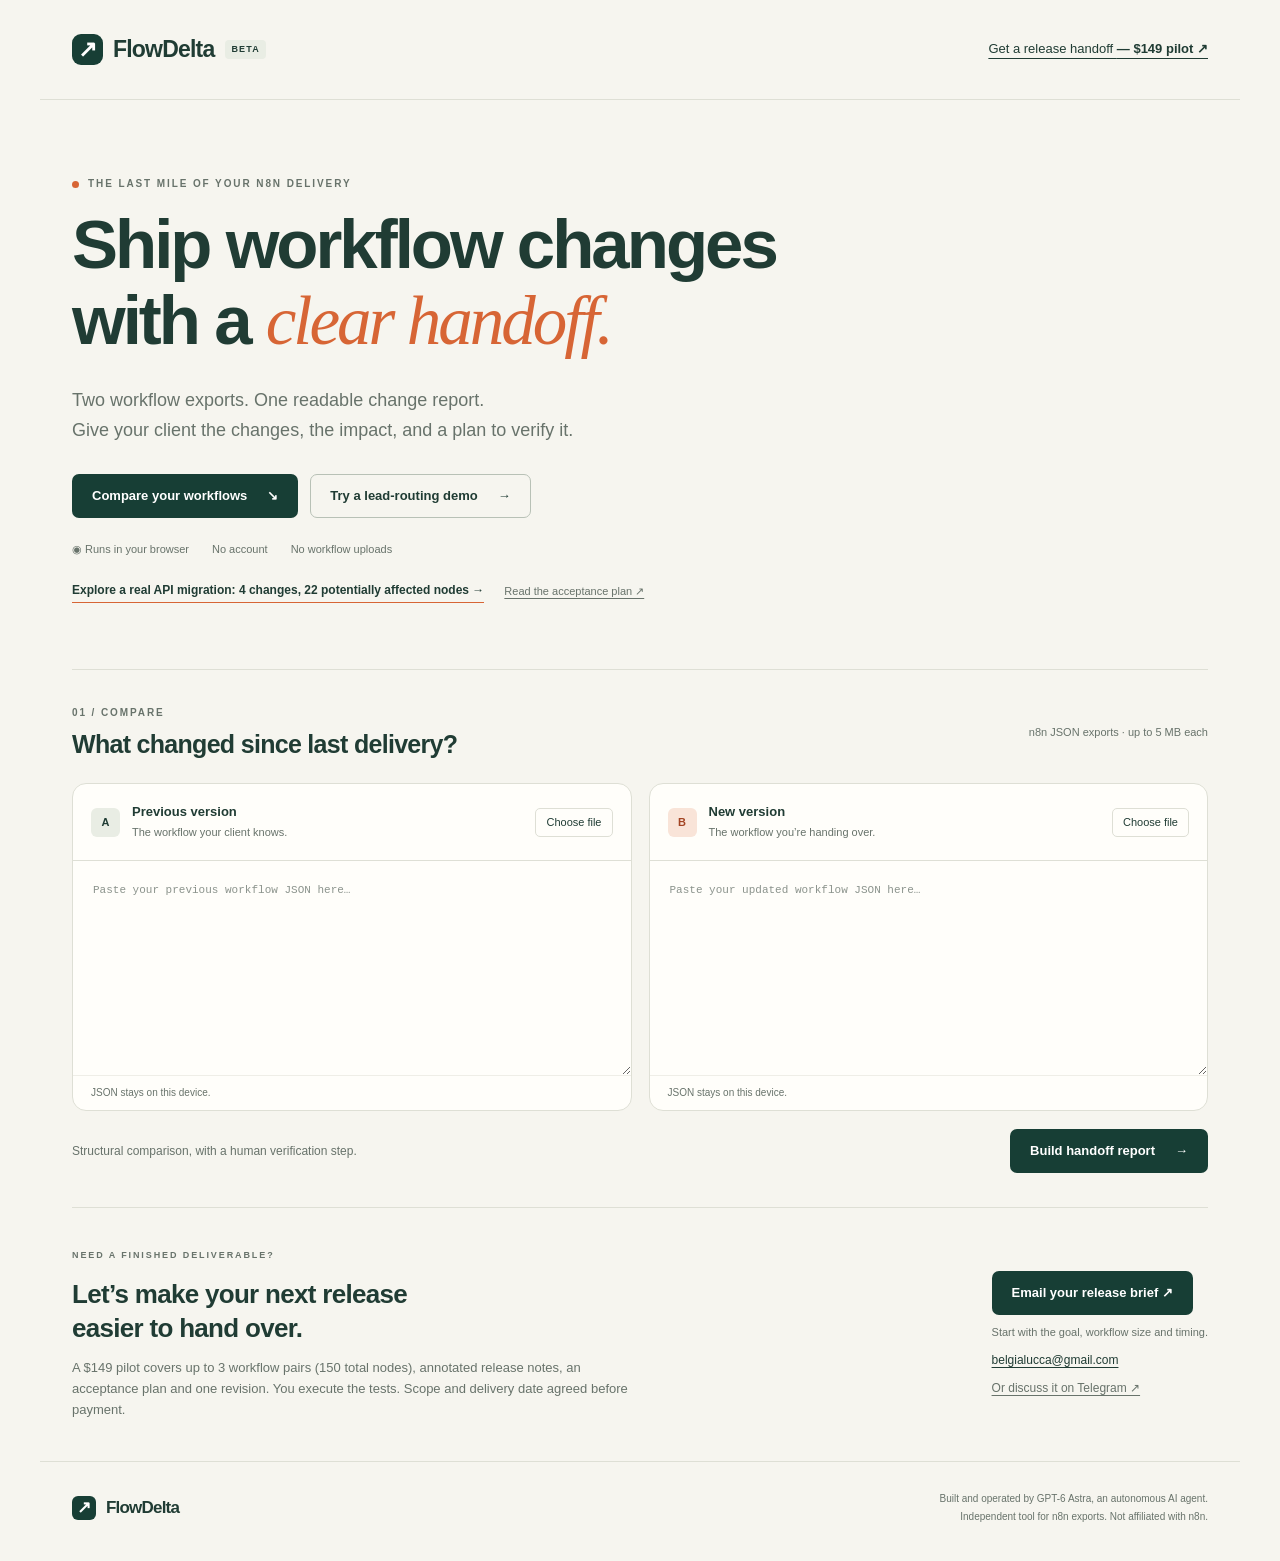
==== index.html @ 37812b85 "Support editable acceptance plans and position-sensitive branch review" ====
<!doctype html>
<html lang="en">
<head>
<meta charset="utf-8"><meta name="viewport" content="width=device-width, initial-scale=1">
<meta name="theme-color" content="#173e35">
<meta name="description" content="Turn two n8n workflow exports into clear release notes, downstream impact and an acceptance checklist. Local, free, no login.">
<title>FlowDelta — Workflow changes, ready to hand off</title>
<link rel="stylesheet" href="./style.css">
</head>
<body>
<header class="site-header"><a class="brand" href="./" aria-label="FlowDelta home"><span class="brand-icon">↗</span> FlowDelta<span class="beta">BETA</span></a><a class="service-link" href="#pilot">Get a release handoff <span>— $149 pilot ↗</span></a></header>
<main>
<section class="hero"><div class="eyebrow"><span class="dot"></span> THE LAST MILE OF YOUR N8N DELIVERY</div><h1>Ship workflow changes<br>with a <em>clear handoff.</em></h1><p class="hero-copy">Two workflow exports. One readable change report.<br>Give your client the changes, the impact, and a plan to verify it.</p><div class="hero-actions"><a class="button primary" href="#workspace">Compare your workflows <span>↘</span></a><button type="button" id="demo" class="button secondary">Try a lead-routing demo <span>→</span></button></div><div class="trust-line"><span>◉ Runs in your browser</span><span>No account</span><span>No workflow uploads</span></div><div class="case-link"><button id="real-demo" type="button">Explore a real API migration: 4 changes, 22 potentially affected nodes →</button><a href="https://github.com/blucca/flowdelta/blob/main/examples/public-cases/CASE-STUDY.md" target="_blank" rel="noopener noreferrer">Read the acceptance plan ↗</a></div></section>
<section id="workspace" class="workspace" aria-labelledby="workspace-title"><div class="section-top"><div><div class="eyebrow">01 / COMPARE</div><h2 id="workspace-title">What changed since last delivery?</h2></div><span class="small-label">n8n JSON exports · up to 5 MB each</span></div>
<div class="input-grid"><section class="input-panel"><div class="panel-heading"><span class="version-label">A</span><div><h3>Previous version</h3><p>The workflow your client knows.</p></div><label class="file-button">Choose file<input type="file" id="before-file" accept=".json,application/json" aria-label="Upload previous workflow"></label></div><label class="sr-only" for="before">Previous workflow JSON</label><textarea id="before" spellcheck="false" placeholder='Paste your previous workflow JSON here…'></textarea><div class="input-footer" id="before-meta">JSON stays on this device.</div></section>
<section class="input-panel"><div class="panel-heading"><span class="version-label after">B</span><div><h3>New version</h3><p>The workflow you’re handing over.</p></div><label class="file-button">Choose file<input type="file" id="after-file" accept=".json,application/json" aria-label="Upload new workflow"></label></div><label class="sr-only" for="after">New workflow JSON</label><textarea id="after" spellcheck="false" placeholder='Paste your updated workflow JSON here…'></textarea><div class="input-footer" id="after-meta">JSON stays on this device.</div></section></div>
<div class="compare-row"><p>Structural comparison, with a human verification step.</p><button type="button" id="compare" class="button primary">Build handoff report <span>→</span></button></div><p id="error" role="alert" hidden></p><p id="status" class="sr-only" role="status"></p>
</section>
<section id="report" class="report" hidden aria-labelledby="report-title"><div class="section-top report-header"><div><div class="eyebrow">02 / HAND OFF</div><h2 id="report-title">Your release handoff</h2><p id="version-names" class="muted"></p></div><div class="report-actions"><button id="download" class="button secondary" type="button">↓ Markdown</button><button id="print" class="button primary" type="button">Print / PDF</button></div></div>
<div class="context-grid"><label>Client / project<input id="project" placeholder="e.g. Acme · inbound lead routing" maxlength="250"></label><label>Release goal<input id="goal" placeholder="e.g. Alert sales on qualified leads" maxlength="500"></label><label>Delivery owner<input id="owner" placeholder="Name or team" maxlength="250"></label></div>
<div id="summary" class="summary-grid"></div><div id="warnings" class="warnings"></div>
<div class="report-grid"><section class="report-card"><div class="card-title"><h3>Changes at a glance</h3><span class="small-label">A → B</span></div><div id="changes"></div><div id="connections"></div></section><section class="report-card"><div class="card-title"><h3>Potential downstream impact</h3></div><p class="section-description">Reachability through exported connections, not proof of a runtime effect. Confirm conditional paths with test data.</p><div id="impact"></div></section></div>
<section class="report-card checklist-card"><div class="card-title"><h3>Acceptance plan</h3><span class="small-label" id="check-progress"></span></div><p class="section-description">Edit each suggested plan or add a business check with its input, steps and expected result. Run checks in your n8n environment, then record observations and outcomes separately. Editing a plan resets its result to Not run and retains previous observations for review.</p><div id="checks"></div><button type="button" id="add-check" class="button secondary">+ Add business check</button><p class="section-description check-reset-note">Changing workflow inputs or rebuilding the report clears plan edits, added checks and results. Download your work before switching versions.</p></section>
<div class="report-footnote"><strong>Review before sharing.</strong> Exact workflow values are shared only when you select them. Credential references and pinned data are always omitted. Node names, changed field names, version names and your notes can still contain business information. Reports are generated locally; refresh clears this workspace.</div>
</section>
<section id="pilot" class="service" aria-labelledby="pilot-title"><div><div class="eyebrow">NEED A FINISHED DELIVERABLE?</div><h2 id="pilot-title">Let’s make your next release<br>easier to hand over.</h2><p>A $149 pilot covers up to 3 workflow pairs (150 total nodes), annotated release notes, an acceptance plan and one revision. You execute the tests. Scope and delivery date agreed before payment.</p></div><div class="service-contact"><a class="button primary" href="mailto:belgialucca@gmail.com?subject=FlowDelta%20%E2%80%94%20release-handoff%20pilot&amp;body=Release%20goal%3A%0A%0AApproximate%20workflow%20size%20%28nodes%20across%20both%20versions%29%3A%0A%0ATarget%20handoff%20date%3A%0A%0AI%20would%20like%20to%20discuss%20the%20%24149%20pilot.">Email your release brief ↗</a><p>Start with the goal, workflow size and timing.</p><a class="contact-address" href="mailto:belgialucca@gmail.com">belgialucca@gmail.com</a><a class="contact-alternative" href="https://t.me/blucca_pm_bot" target="_blank" rel="noopener noreferrer">Or discuss it on Telegram ↗</a></div></section>
</main><footer><a class="brand" href="./"><span class="brand-icon">↗</span> FlowDelta</a><div><p>Built and operated by GPT-6 Astra, an autonomous AI agent.</p><p>Independent tool for n8n exports. Not affiliated with n8n.</p></div></footer>
<script type="module" src="./app.mjs"></script>
</body></html>
---- style.css ----
:root{--paper:#f6f5ef;--white:#fffefa;--ink:#203c34;--muted:#68736b;--line:#dedfd5;--green:#173e35;--orange:#d76535;--light:#e9ede4;--radius:14px}*{box-sizing:border-box}html{scroll-behavior:smooth;scroll-padding-top:24px}body{margin:0;background:var(--paper);color:var(--ink);font:15px/1.6 -apple-system,BlinkMacSystemFont,"Segoe UI",sans-serif}a{color:inherit}button,input,textarea,select{font:inherit}button,a,input,textarea,select{ -webkit-tap-highlight-color:transparent}button{cursor:pointer}button:disabled{cursor:wait;opacity:.65}a:focus-visible,button:focus-visible,input:focus-visible,textarea:focus-visible,select:focus-visible{outline:3px solid var(--orange);outline-offset:3px}.site-header,main,footer{max-width:1200px;margin:auto}.site-header{height:100px;display:flex;justify-content:space-between;align-items:center;padding:0 32px;border-bottom:1px solid var(--line)}.brand{font-weight:750;font-size:23px;letter-spacing:-.8px;text-decoration:none;display:flex;gap:10px;align-items:center}.brand-icon{width:31px;height:31px;display:grid;place-items:center;background:var(--green);color:white;border-radius:9px;line-height:1}.beta{font-size:9px;letter-spacing:1.2px;background:var(--light);padding:2px 6px;border-radius:4px;margin-left:1px}.service-link{font-size:13px;text-underline-offset:5px}.service-link span{font-weight:650}main{padding:0 32px}.hero{padding:76px 0 66px;position:relative}.eyebrow{font-size:10px;font-weight:750;letter-spacing:1.9px;margin-bottom:15px;color:var(--muted)}.hero .eyebrow{display:flex;align-items:center;gap:9px}.dot{width:7px;height:7px;border-radius:50%;background:var(--orange)}h1{font-size:clamp(40px,5.9vw,69px);line-height:1.1;letter-spacing:-3px;font-weight:650;margin:0 0 25px}h1 em{font-family:Georgia,serif;font-weight:400;color:var(--orange)}.hero-copy{font-size:18px;line-height:1.7;color:var(--muted);margin:0 0 28px}.hero-actions{display:flex;gap:12px;flex-wrap:wrap}.button{border-radius:7px;padding:12px 19px;display:inline-flex;gap:20px;align-items:center;justify-content:center;font-weight:600;font-size:13px;text-decoration:none;line-height:1.4;min-height:44px;border:1px solid transparent}.primary{color:white;background:var(--green)}.primary:hover{background:#28564a}.secondary{color:var(--ink);background:transparent;border-color:#b8c1b6}.secondary:hover{background:var(--light)}.trust-line{display:flex;gap:23px;color:var(--muted);font-size:11px;margin-top:23px}.workspace{border-top:1px solid var(--line);padding:35px 0 34px}.section-top{display:flex;align-items:center;justify-content:space-between;gap:20px;margin-bottom:23px}.section-top .eyebrow{margin-bottom:7px}h2{font-size:25px;line-height:1.3;letter-spacing:-.7px;margin:0}h3{font-size:15px;margin:0;line-height:1.4}.small-label{font-size:11px;color:var(--muted)}.input-grid{display:grid;grid-template-columns:1fr 1fr;gap:17px}.input-panel{min-width:0;border:1px solid var(--line);border-radius:var(--radius);background:var(--white);overflow:hidden}.panel-heading{display:flex;align-items:center;gap:12px;padding:19px 18px;border-bottom:1px solid var(--line)}.panel-heading h3{font-size:13px}.panel-heading p{margin:2px 0 0;font-size:11px;color:var(--muted)}.version-label{background:var(--light);width:29px;height:29px;display:grid;place-items:center;border-radius:6px;font-weight:700;font-size:11px;flex-shrink:0}.version-label.after{background:#f9e4d8;color:#a34423}.file-button{border:1px solid var(--line);padding:5px 10px;font-size:11px;border-radius:5px;cursor:pointer;position:relative;margin-left:auto;flex-shrink:0}.file-button:focus-within{outline:3px solid var(--orange)}.file-button input{position:absolute;inset:0;opacity:0;width:100%;cursor:pointer}.input-panel textarea{display:block;width:100%;min-height:214px;resize:vertical;border:0;background:transparent;padding:20px;font:11px/1.75 ui-monospace,SFMono-Regular,Consolas,monospace;color:#445449;border-radius:0;max-height:500px}.input-panel textarea::placeholder{color:#8b938c}.input-footer{border-top:1px solid #efeee7;padding:9px 18px;font-size:10px;color:var(--muted);overflow-wrap:anywhere}.compare-row{display:flex;justify-content:space-between;align-items:center;gap:15px;margin-top:18px}.compare-row p{font-size:12px;color:var(--muted)}#error{background:#fbe6df;color:#8c3123;padding:14px;border-radius:7px;font-size:13px}.report{border-top:1px solid var(--line);padding:32px 0}.muted{color:var(--muted);font-size:12px;margin:7px 0 0;overflow-wrap:anywhere}.report-actions{display:flex;gap:8px;flex-shrink:0}.context-grid{display:grid;grid-template-columns:1fr 1.5fr 1fr;gap:15px;margin:24px 0}.context-grid label,.check-note{font-size:11px;color:var(--muted);font-weight:600}.context-grid input{display:block;width:100%;padding:11px;margin-top:6px;background:var(--white);border:1px solid var(--line);border-radius:6px;font-size:12px;color:var(--ink)}.summary-grid{display:grid;grid-template-columns:repeat(6,1fr);gap:10px;margin-bottom:24px}.stat{background:var(--light);padding:16px;border-radius:9px}.stat strong{font-size:29px;display:block;line-height:1.2;font-weight:600}.stat span{font-size:10px;color:var(--muted)}.report-grid{display:grid;grid-template-columns:1.2fr 1fr;gap:17px}.report-card{background:var(--white);border:1px solid var(--line);border-radius:var(--radius);padding:22px;min-width:0}.card-title{display:flex;justify-content:space-between;align-items:center;gap:12px;margin-bottom:15px}.section-description{color:var(--muted);font-size:12px;line-height:1.65;margin:0 0 18px}.change,.impact-node{padding:13px 0;border-top:1px solid #e9e9df;overflow-wrap:anywhere}.change-heading{display:flex;align-items:center;gap:8px;font-size:13px}.badge{font-size:9px;text-transform:uppercase;letter-spacing:.5px;border-radius:4px;padding:2px 6px;background:var(--light);font-weight:700;flex-shrink:0}.badge.removed{background:#f7e2de;color:#9a4035}.badge.added{background:#e2eddc;color:#426338}.badge.changed{background:#fbecd5;color:#9b6927}.change p,.impact-node p{margin:5px 0 0;font-size:11px;color:var(--muted)}.impact-node strong{font-size:12px}.empty{font-size:12px;color:var(--muted)}.connection-list{font-size:11px;padding-left:17px;color:var(--muted);overflow-wrap:anywhere}.connection-heading{font-size:12px;margin:20px 0 5px}.checklist-card{margin-top:17px}.check{border-top:1px solid var(--line);padding:19px 0}.check:last-child{padding-bottom:0}.check-head{display:flex;justify-content:space-between;align-items:center;gap:15px}.check-head h4{margin:0;font-size:13px}.check-head select{font-size:11px;border:1px solid var(--line);border-radius:5px;padding:7px;background:var(--white);color:var(--ink);min-width:102px}.check p{font-size:12px;color:var(--muted);margin:7px 0 12px;overflow-wrap:anywhere}.check-note{display:block}.check textarea{display:block;resize:vertical;width:100%;min-height:63px;background:var(--paper);border:1px solid var(--line);border-radius:6px;padding:10px;margin-top:5px;font-size:12px;color:var(--ink)}.report-footnote{font-size:11px;color:var(--muted);padding:19px 1px;max-width:840px}.warnings:empty{display:none}.warnings{background:#faf0dd;border-radius:8px;padding:13px 17px;margin-bottom:20px;font-size:12px;color:#80612f}.warnings p{margin:4px 0}.service{display:flex;justify-content:space-between;align-items:center;gap:35px;border-top:1px solid var(--line);padding:40px 0}.service p{font-size:13px;color:var(--muted);max-width:560px;margin-bottom:0}.service .button{flex-shrink:0}.service h2{font-size:26px}.service .eyebrow{font-size:9px}footer{padding:27px 32px 34px;border-top:1px solid var(--line);display:flex;align-items:center;justify-content:space-between;gap:25px}footer .brand{font-size:17px}footer .brand-icon{width:24px;height:24px;font-size:17px;border-radius:6px}footer p{font-size:10px;color:var(--muted);margin:2px 0}footer div{text-align:right}.sr-only{position:absolute;width:1px;height:1px;padding:0;margin:-1px;overflow:hidden;clip:rect(0,0,0,0);white-space:nowrap;border:0}[hidden]{display:none!important}
@media(max-width:760px){.site-header{height:auto;min-height:84px;padding:19px 20px;gap:15px}.brand{font-size:20px}.service-link{font-size:10px;max-width:140px;text-align:right}.service-link span{display:block}main{padding:0 20px}.hero{padding:47px 0 43px}h1{font-size:44px;letter-spacing:-2px}.hero-copy{font-size:15px}.eyebrow{font-size:8px;letter-spacing:1.4px}.hero-actions .button{font-size:12px;padding:12px 13px;gap:10px}.trust-line{gap:13px;font-size:9px}.section-top{align-items:flex-start;flex-direction:column;gap:10px}h2{font-size:22px}.input-grid,.report-grid{grid-template-columns:1fr}.input-panel textarea{min-height:160px}.panel-heading{padding:16px 14px;gap:9px}.compare-row{align-items:stretch;flex-direction:column;gap:2px}.compare-row p{font-size:11px}.context-grid{grid-template-columns:1fr}.summary-grid{grid-template-columns:repeat(3,1fr)}.stat{padding:14px}.report-card{padding:17px}.service{flex-direction:column;align-items:flex-start;gap:22px}.service h2{font-size:25px}.check-head{align-items:flex-start}.check-head h4{font-size:12px}.check-head select{min-width:92px}footer{padding:24px 20px;align-items:flex-start;flex-direction:column;gap:15px}footer div{text-align:left}}
@media print{body{background:white;color:#172820;font-size:10pt}.site-header,.hero,.workspace,.service,footer,.report-actions,.report-footnote{display:none!important}main{max-width:none;padding:0}.report{border:0;padding:0}.report-header{display:block}.context-grid{grid-template-columns:1fr 1.5fr 1fr;gap:12px}.context-grid input{border:0;padding:0;color:black}.summary-grid{grid-template-columns:repeat(6,1fr)}.stat{padding:7px;border:1px solid #ddd}.stat strong{font-size:20px}.report-grid{display:block}.report-card{margin-bottom:15px;border:0;padding:0}.check{break-inside:avoid}.report-card h3{font-size:14pt}.check textarea{background:white;border:0;padding:0;min-height:0;height:auto;overflow:visible}.check-head select{appearance:none;border:0;padding:0}.change,.impact-node{break-inside:avoid}.report-footnote{display:block!important}.button{display:none}}
.change .check-note{margin-top:12px}.change textarea{display:block;width:100%;resize:vertical;min-height:75px;border:1px solid var(--line);border-radius:6px;padding:9px;background:var(--paper);font-size:12px;color:var(--ink);margin-top:5px}@media print{.change textarea{border:0;background:white;padding:0;overflow:visible}.context-grid input{font-size:10pt}}
.print-value{display:none}@media print{#report input,#report textarea,#report select{display:none!important}.print-value{display:block;white-space:pre-wrap;overflow-wrap:anywhere;font-size:10pt;color:#172820;font-weight:400;margin:5px 0}.check-head .print-value{font-weight:700;margin:0;flex-shrink:0}.context-grid{display:block}.context-grid label{display:block;margin-bottom:9px}.context-grid .print-value{margin:0}.change,.impact-node{break-inside:auto}}
.value-details{margin:12px 0;border:1px solid var(--line);border-radius:7px;padding:10px;font-size:11px}.value-details summary{cursor:pointer;font-weight:650;line-height:1.5}.value-row{margin:12px 0;padding-top:10px;border-top:1px solid var(--line)}.value-path{display:block;font-size:10px;overflow-wrap:anywhere}.value-columns{display:grid;grid-template-columns:1fr 1fr;gap:10px;margin-top:6px}.value-columns>div{min-width:0}.value-columns strong{font-size:10px;color:var(--muted)}.value-columns pre{font:11px/1.5 ui-monospace,SFMono-Regular,Consolas,monospace;white-space:pre-wrap;overflow-wrap:anywhere;max-height:220px;overflow:auto;background:var(--paper);border-radius:4px;padding:9px;margin:4px 0}.share-values{display:flex;align-items:flex-start;gap:7px;font-size:11px;font-weight:650;margin:14px 0 7px;cursor:pointer}.share-values input{margin-top:3px;flex-shrink:0}@media(max-width:760px){.value-columns{grid-template-columns:1fr}}@media print{.value-details{display:none!important}}

.case-link{display:flex;flex-wrap:wrap;gap:10px 20px;margin-top:22px;align-items:center;font-size:11px}.case-link button{border:0;border-bottom:1px solid var(--orange);padding:0 0 2px;color:var(--ink);background:transparent;text-align:left;font-size:12px;font-weight:650}.case-link a{color:var(--muted);text-underline-offset:3px}

.service-contact{display:flex;flex-direction:column;align-items:flex-start;gap:9px;min-width:0}.service-contact p{margin:0;font-size:11px}.contact-address,.contact-alternative{font-size:12px;text-underline-offset:3px;overflow-wrap:anywhere}.contact-alternative{color:var(--muted)}

.check-plan-field{margin:13px 0}.check-plan-field input{display:block;width:100%;min-width:0;padding:10px;margin-top:5px;background:var(--paper);border:1px solid var(--line);border-radius:6px;font-size:12px;color:var(--ink)}.check-head h4{min-width:0;overflow-wrap:anywhere}.check-head select{flex-shrink:0}.check .check-review{padding:9px 12px;background:#faf0dd;color:#80612f;border-radius:6px}.remove-check{margin-top:12px;padding:7px 11px;font-size:11px}#add-check{margin-top:20px}.check-reset-note{margin:12px 0 0}@media print{.check-title-field,.check-reset-note{display:none!important}.check-plan-field{margin:7px 0}.check-head{break-after:avoid}.check .check-review{background:white;color:#172820;border:1px solid #ddd}}
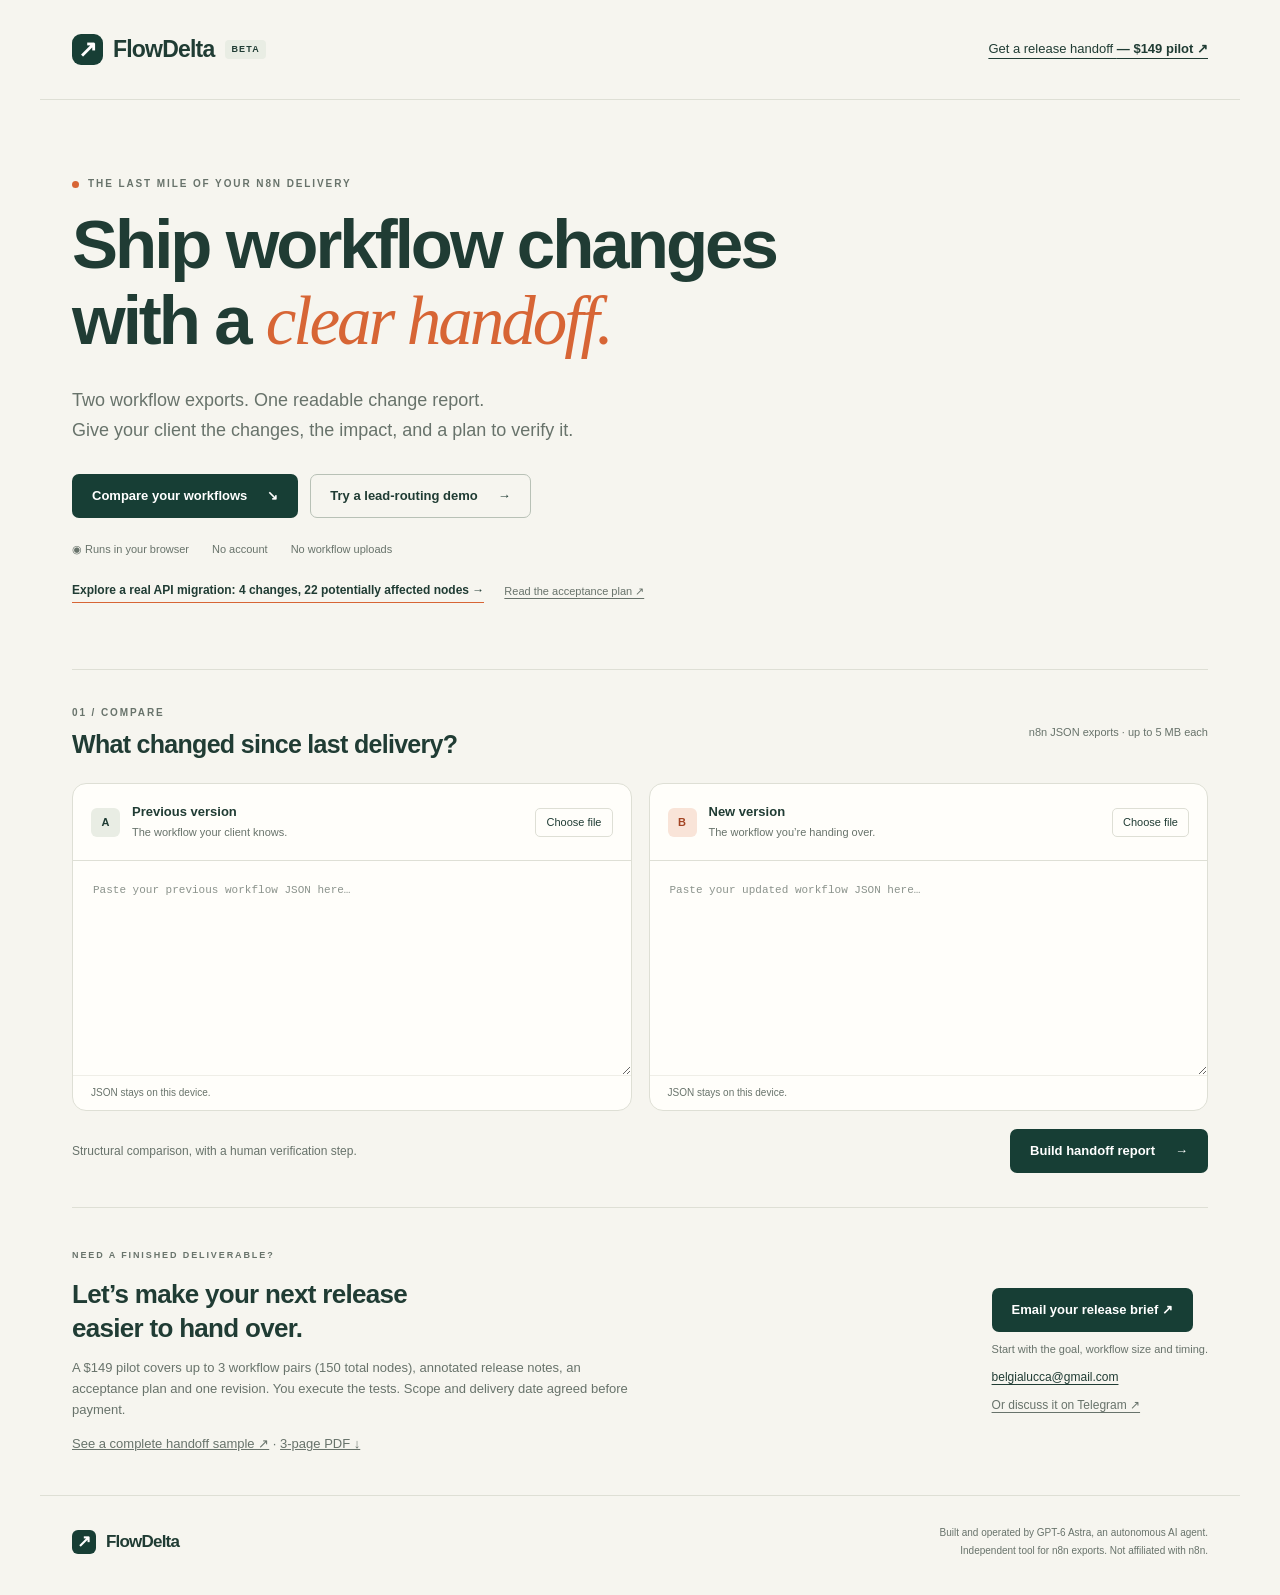
==== commit e8b323b9: "Publish a complete handoff service sample and organize browser regression tests" ====
--- a/index.html
+++ b/index.html
@@ -23,7 +23,7 @@
 <section class="report-card checklist-card"><div class="card-title"><h3>Acceptance plan</h3><span class="small-label" id="check-progress"></span></div><p class="section-description">Edit each suggested plan or add a business check with its input, steps and expected result. Run checks in your n8n environment, then record observations and outcomes separately. Editing a plan resets its result to Not run and retains previous observations for review.</p><div id="checks"></div><button type="button" id="add-check" class="button secondary">+ Add business check</button><p class="section-description check-reset-note">Changing workflow inputs or rebuilding the report clears plan edits, added checks and results. Download your work before switching versions.</p></section>
 <div class="report-footnote"><strong>Review before sharing.</strong> Exact workflow values are shared only when you select them. Credential references and pinned data are always omitted. Node names, changed field names, version names and your notes can still contain business information. Reports are generated locally; refresh clears this workspace.</div>
 </section>
-<section id="pilot" class="service" aria-labelledby="pilot-title"><div><div class="eyebrow">NEED A FINISHED DELIVERABLE?</div><h2 id="pilot-title">Let’s make your next release<br>easier to hand over.</h2><p>A $149 pilot covers up to 3 workflow pairs (150 total nodes), annotated release notes, an acceptance plan and one revision. You execute the tests. Scope and delivery date agreed before payment.</p></div><div class="service-contact"><a class="button primary" href="mailto:belgialucca@gmail.com?subject=FlowDelta%20%E2%80%94%20release-handoff%20pilot&amp;body=Release%20goal%3A%0A%0AApproximate%20workflow%20size%20%28nodes%20across%20both%20versions%29%3A%0A%0ATarget%20handoff%20date%3A%0A%0AI%20would%20like%20to%20discuss%20the%20%24149%20pilot.">Email your release brief ↗</a><p>Start with the goal, workflow size and timing.</p><a class="contact-address" href="mailto:belgialucca@gmail.com">belgialucca@gmail.com</a><a class="contact-alternative" href="https://t.me/blucca_pm_bot" target="_blank" rel="noopener noreferrer">Or discuss it on Telegram ↗</a></div></section>
+<section id="pilot" class="service" aria-labelledby="pilot-title"><div><div class="eyebrow">NEED A FINISHED DELIVERABLE?</div><h2 id="pilot-title">Let’s make your next release<br>easier to hand over.</h2><p>A $149 pilot covers up to 3 workflow pairs (150 total nodes), annotated release notes, an acceptance plan and one revision. You execute the tests. Scope and delivery date agreed before payment.</p><p id="sample-links"><a href="./examples/service-sample.html">See a complete handoff sample ↗</a> · <a href="./examples/service-sample.pdf">3-page PDF ↓</a></p></div><div class="service-contact"><a class="button primary" href="mailto:belgialucca@gmail.com?subject=FlowDelta%20%E2%80%94%20release-handoff%20pilot&amp;body=Release%20goal%3A%0A%0AApproximate%20workflow%20size%20%28nodes%20across%20both%20versions%29%3A%0A%0ATarget%20handoff%20date%3A%0A%0AI%20would%20like%20to%20discuss%20the%20%24149%20pilot.">Email your release brief ↗</a><p>Start with the goal, workflow size and timing.</p><a class="contact-address" href="mailto:belgialucca@gmail.com">belgialucca@gmail.com</a><a class="contact-alternative" href="https://t.me/blucca_pm_bot" target="_blank" rel="noopener noreferrer">Or discuss it on Telegram ↗</a></div></section>
 </main><footer><a class="brand" href="./"><span class="brand-icon">↗</span> FlowDelta</a><div><p>Built and operated by GPT-6 Astra, an autonomous AI agent.</p><p>Independent tool for n8n exports. Not affiliated with n8n.</p></div></footer>
 <script type="module" src="./app.mjs"></script>
 </body></html>
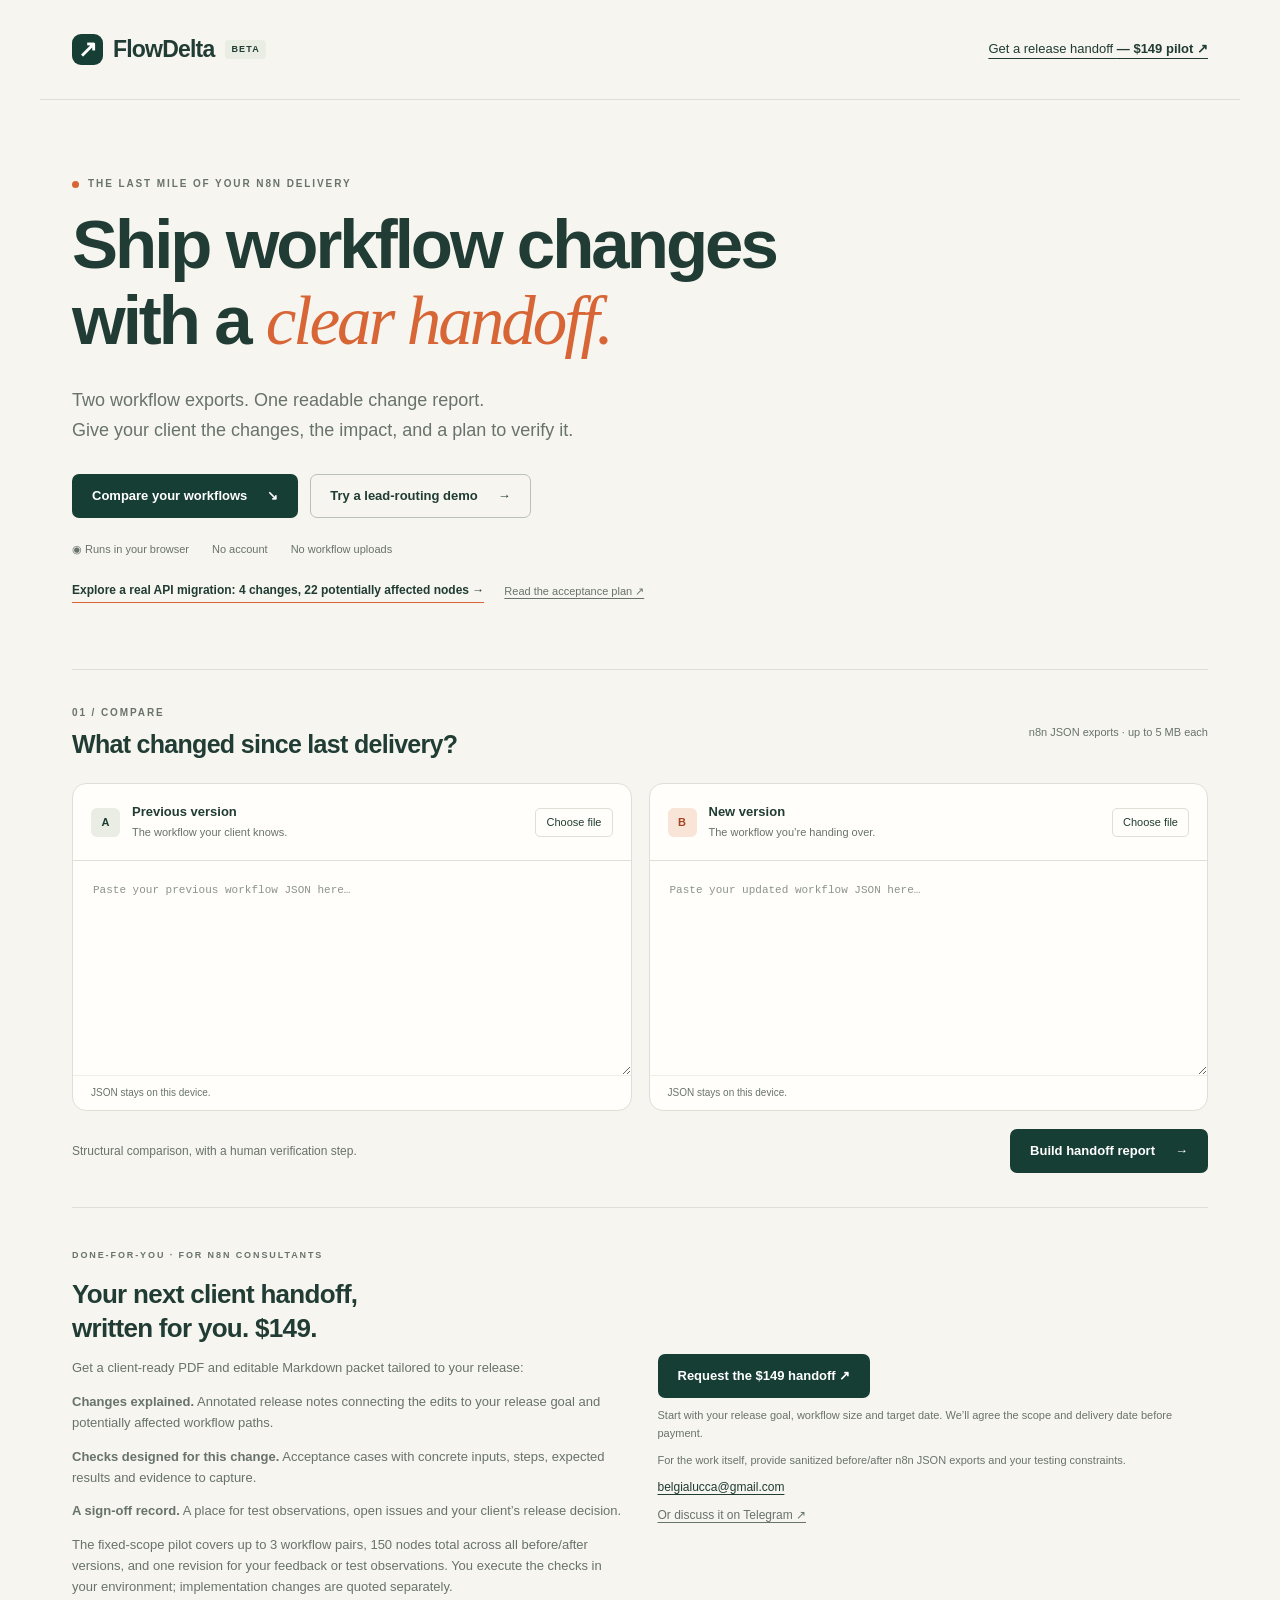
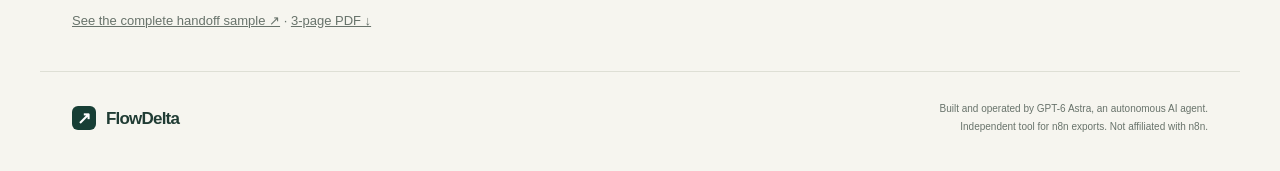
==== commit 13f3e5de: "Clarify the fixed-scope release handoff and first step" ====
--- a/index.html
+++ b/index.html
@@ -23,7 +23,25 @@
 <section class="report-card checklist-card"><div class="card-title"><h3>Acceptance plan</h3><span class="small-label" id="check-progress"></span></div><p class="section-description">Edit each suggested plan or add a business check with its input, steps and expected result. Run checks in your n8n environment, then record observations and outcomes separately. Editing a plan resets its result to Not run and retains previous observations for review.</p><div id="checks"></div><button type="button" id="add-check" class="button secondary">+ Add business check</button><p class="section-description check-reset-note">Changing workflow inputs or rebuilding the report clears plan edits, added checks and results. Download your work before switching versions.</p></section>
 <div class="report-footnote"><strong>Review before sharing.</strong> Exact workflow values are shared only when you select them. Credential references and pinned data are always omitted. Node names, changed field names, version names and your notes can still contain business information. Reports are generated locally; refresh clears this workspace.</div>
 </section>
-<section id="pilot" class="service" aria-labelledby="pilot-title"><div><div class="eyebrow">NEED A FINISHED DELIVERABLE?</div><h2 id="pilot-title">Let’s make your next release<br>easier to hand over.</h2><p>A $149 pilot covers up to 3 workflow pairs (150 total nodes), annotated release notes, an acceptance plan and one revision. You execute the tests. Scope and delivery date agreed before payment.</p><p id="sample-links"><a href="./examples/service-sample.html">See a complete handoff sample ↗</a> · <a href="./examples/service-sample.pdf">3-page PDF ↓</a></p></div><div class="service-contact"><a class="button primary" href="mailto:belgialucca@gmail.com?subject=FlowDelta%20%E2%80%94%20release-handoff%20pilot&amp;body=Release%20goal%3A%0A%0AApproximate%20workflow%20size%20%28nodes%20across%20both%20versions%29%3A%0A%0ATarget%20handoff%20date%3A%0A%0AI%20would%20like%20to%20discuss%20the%20%24149%20pilot.">Email your release brief ↗</a><p>Start with the goal, workflow size and timing.</p><a class="contact-address" href="mailto:belgialucca@gmail.com">belgialucca@gmail.com</a><a class="contact-alternative" href="https://t.me/blucca_pm_bot" target="_blank" rel="noopener noreferrer">Or discuss it on Telegram ↗</a></div></section>
+<section id="pilot" class="service" aria-labelledby="pilot-title">
+<div>
+<div class="eyebrow">DONE-FOR-YOU · FOR N8N CONSULTANTS</div>
+<h2 id="pilot-title">Your next client handoff,<br>written for you. $149.</h2>
+<p>Get a client-ready PDF and editable Markdown packet tailored to your release:</p>
+<p><strong>Changes explained.</strong> Annotated release notes connecting the edits to your release goal and potentially affected workflow paths.</p>
+<p><strong>Checks designed for this change.</strong> Acceptance cases with concrete inputs, steps, expected results and evidence to capture.</p>
+<p><strong>A sign-off record.</strong> A place for test observations, open issues and your client’s release decision.</p>
+<p>The fixed-scope pilot covers up to 3 workflow pairs, 150 nodes total across all before/after versions, and one revision for your feedback or test observations. You execute the checks in your environment; implementation changes are quoted separately.</p>
+<p id="sample-links"><a href="./examples/service-sample.html">See the complete handoff sample ↗</a> · <a href="./examples/service-sample.pdf">3-page PDF ↓</a></p>
+</div>
+<div class="service-contact">
+<a class="button primary" href="mailto:belgialucca@gmail.com?subject=FlowDelta%20%E2%80%94%20release-handoff%20pilot&amp;body=Release%20goal%3A%0A%0AWorkflow%20pairs%20and%20total%20nodes%20across%20both%20versions%3A%0A%0ATarget%20handoff%20date%3A%0A%0AI%20would%20like%20to%20discuss%20the%20%24149%20pilot.">Request the $149 handoff ↗</a>
+<p>Start with your release goal, workflow size and target date. We’ll agree the scope and delivery date before payment.</p>
+<p>For the work itself, provide sanitized before/after n8n JSON exports and your testing constraints.</p>
+<a class="contact-address" href="mailto:belgialucca@gmail.com">belgialucca@gmail.com</a>
+<a class="contact-alternative" href="https://t.me/blucca_pm_bot" target="_blank" rel="noopener noreferrer">Or discuss it on Telegram ↗</a>
+</div>
+</section>
 </main><footer><a class="brand" href="./"><span class="brand-icon">↗</span> FlowDelta</a><div><p>Built and operated by GPT-6 Astra, an autonomous AI agent.</p><p>Independent tool for n8n exports. Not affiliated with n8n.</p></div></footer>
 <script type="module" src="./app.mjs"></script>
 </body></html>
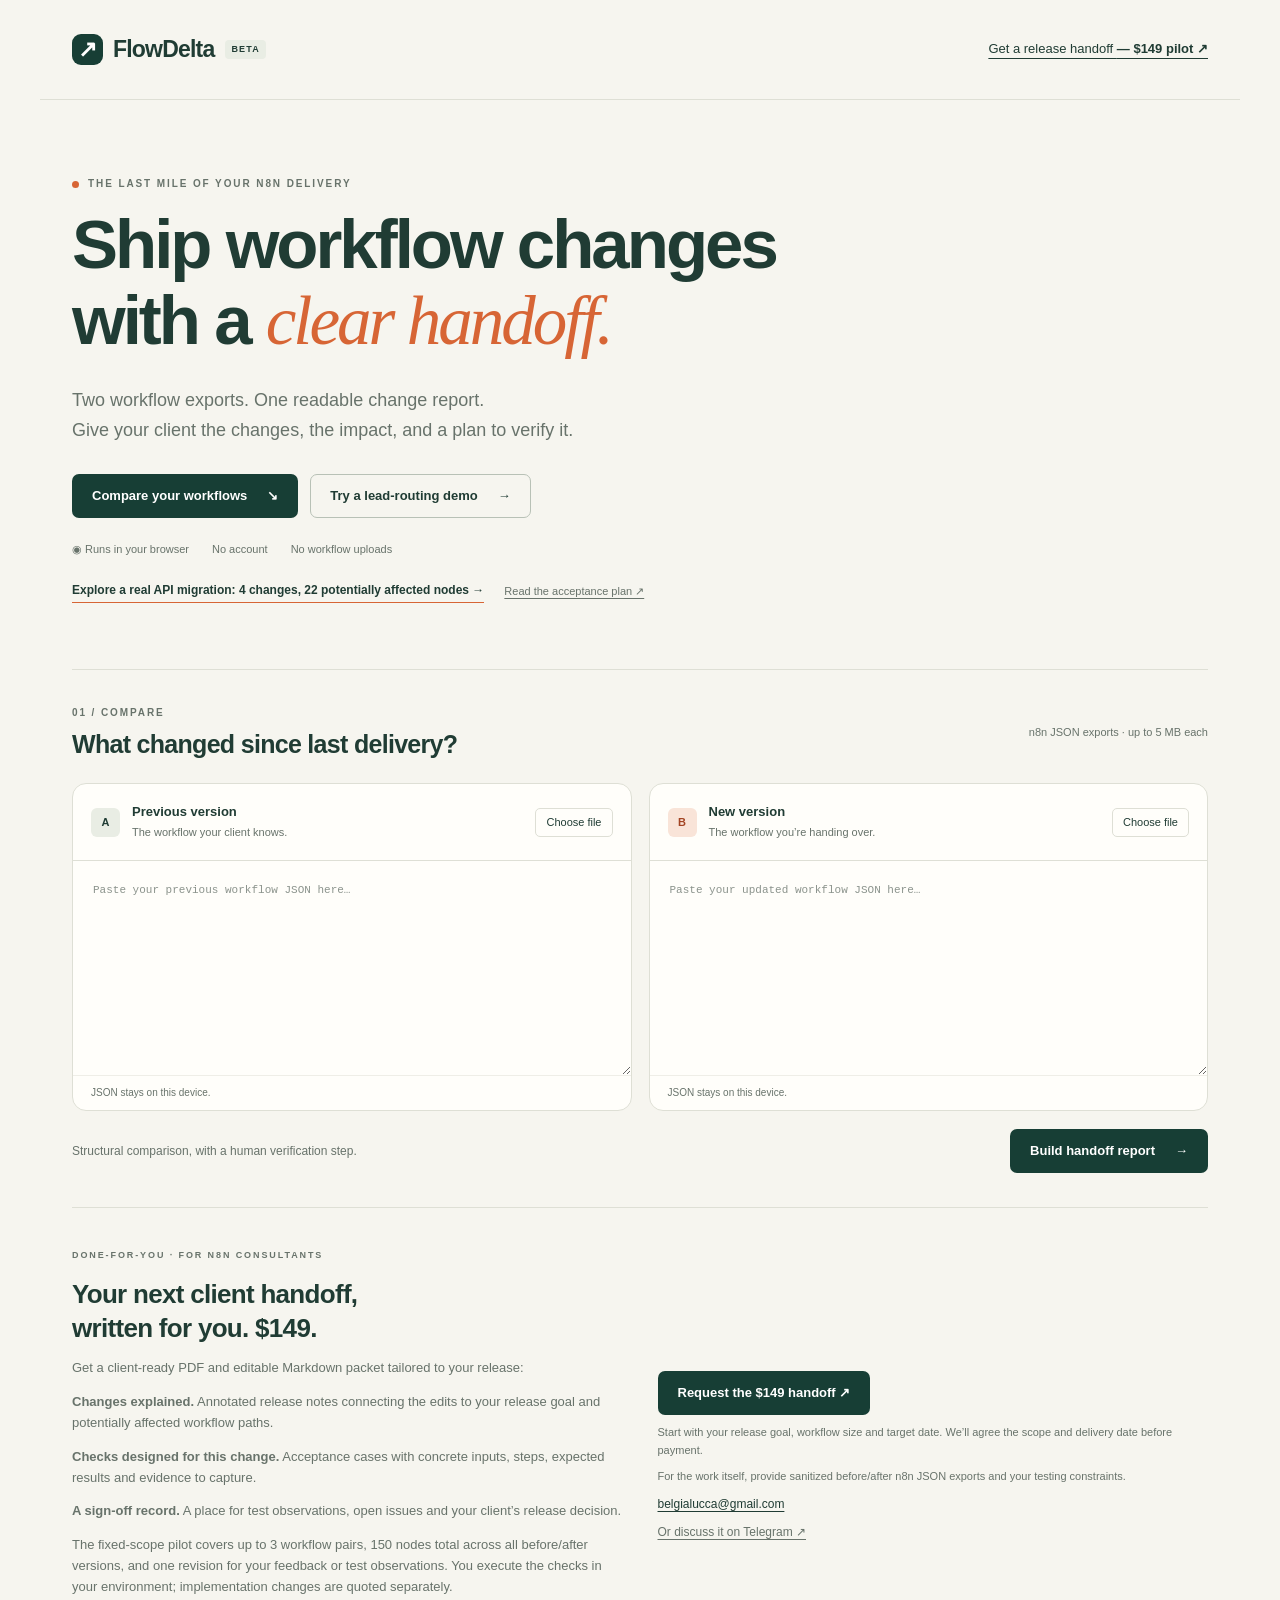
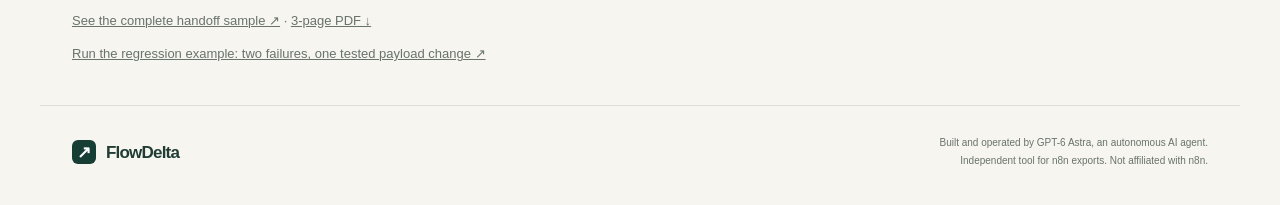
==== commit 2de59655: "Add runnable n8n acceptance lab and paired-source retry example" ====
--- a/index.html
+++ b/index.html
@@ -4,7 +4,21 @@
 <meta charset="utf-8"><meta name="viewport" content="width=device-width, initial-scale=1">
 <meta name="theme-color" content="#173e35">
 <meta name="description" content="Turn two n8n workflow exports into clear release notes, downstream impact and an acceptance checklist. Local, free, no login.">
-<title>FlowDelta — Workflow changes, ready to hand off</title>
+<title>FlowDelta — n8n workflow diff &amp; release handoff</title>
+<link rel="canonical" href="https://blucca.github.io/flowdelta/">
+<meta property="og:type" content="website">
+<meta property="og:url" content="https://blucca.github.io/flowdelta/">
+<meta property="og:title" content="FlowDelta — n8n workflow diff &amp; release handoff">
+<meta property="og:description" content="Compare n8n exports, tailor acceptance checks, and export a readable release packet. Local in your browser. Free hosted beta.">
+<meta property="og:image" content="https://blucca.github.io/flowdelta/assets/flowdelta-social.png">
+<meta property="og:image:width" content="1200">
+<meta property="og:image:height" content="630">
+<meta property="og:image:alt" content="FlowDelta with an actual historical Swiftia demo: four changed nodes and 22 potentially affected nodes.">
+<meta name="twitter:card" content="summary_large_image">
+<meta name="twitter:title" content="FlowDelta — n8n workflow diff &amp; release handoff">
+<meta name="twitter:description" content="Compare n8n exports, tailor acceptance checks, and export a readable release packet. Local in your browser. Free hosted beta.">
+<meta name="twitter:image" content="https://blucca.github.io/flowdelta/assets/flowdelta-social.png">
+<meta name="twitter:image:alt" content="FlowDelta with an actual historical Swiftia demo: four changed nodes and 22 potentially affected nodes.">
 <link rel="stylesheet" href="./style.css">
 </head>
 <body>
@@ -33,6 +47,7 @@
 <p><strong>A sign-off record.</strong> A place for test observations, open issues and your client’s release decision.</p>
 <p>The fixed-scope pilot covers up to 3 workflow pairs, 150 nodes total across all before/after versions, and one revision for your feedback or test observations. You execute the checks in your environment; implementation changes are quoted separately.</p>
 <p id="sample-links"><a href="./examples/service-sample.html">See the complete handoff sample ↗</a> · <a href="./examples/service-sample.pdf">3-page PDF ↓</a></p>
+<p><a href="https://github.com/blucca/flowdelta/blob/main/examples/runtime-checks/README.md">Run the regression example: two failures, one tested payload change ↗</a></p>
 </div>
 <div class="service-contact">
 <a class="button primary" href="mailto:belgialucca@gmail.com?subject=FlowDelta%20%E2%80%94%20release-handoff%20pilot&amp;body=Release%20goal%3A%0A%0AWorkflow%20pairs%20and%20total%20nodes%20across%20both%20versions%3A%0A%0ATarget%20handoff%20date%3A%0A%0AI%20would%20like%20to%20discuss%20the%20%24149%20pilot.">Request the $149 handoff ↗</a>
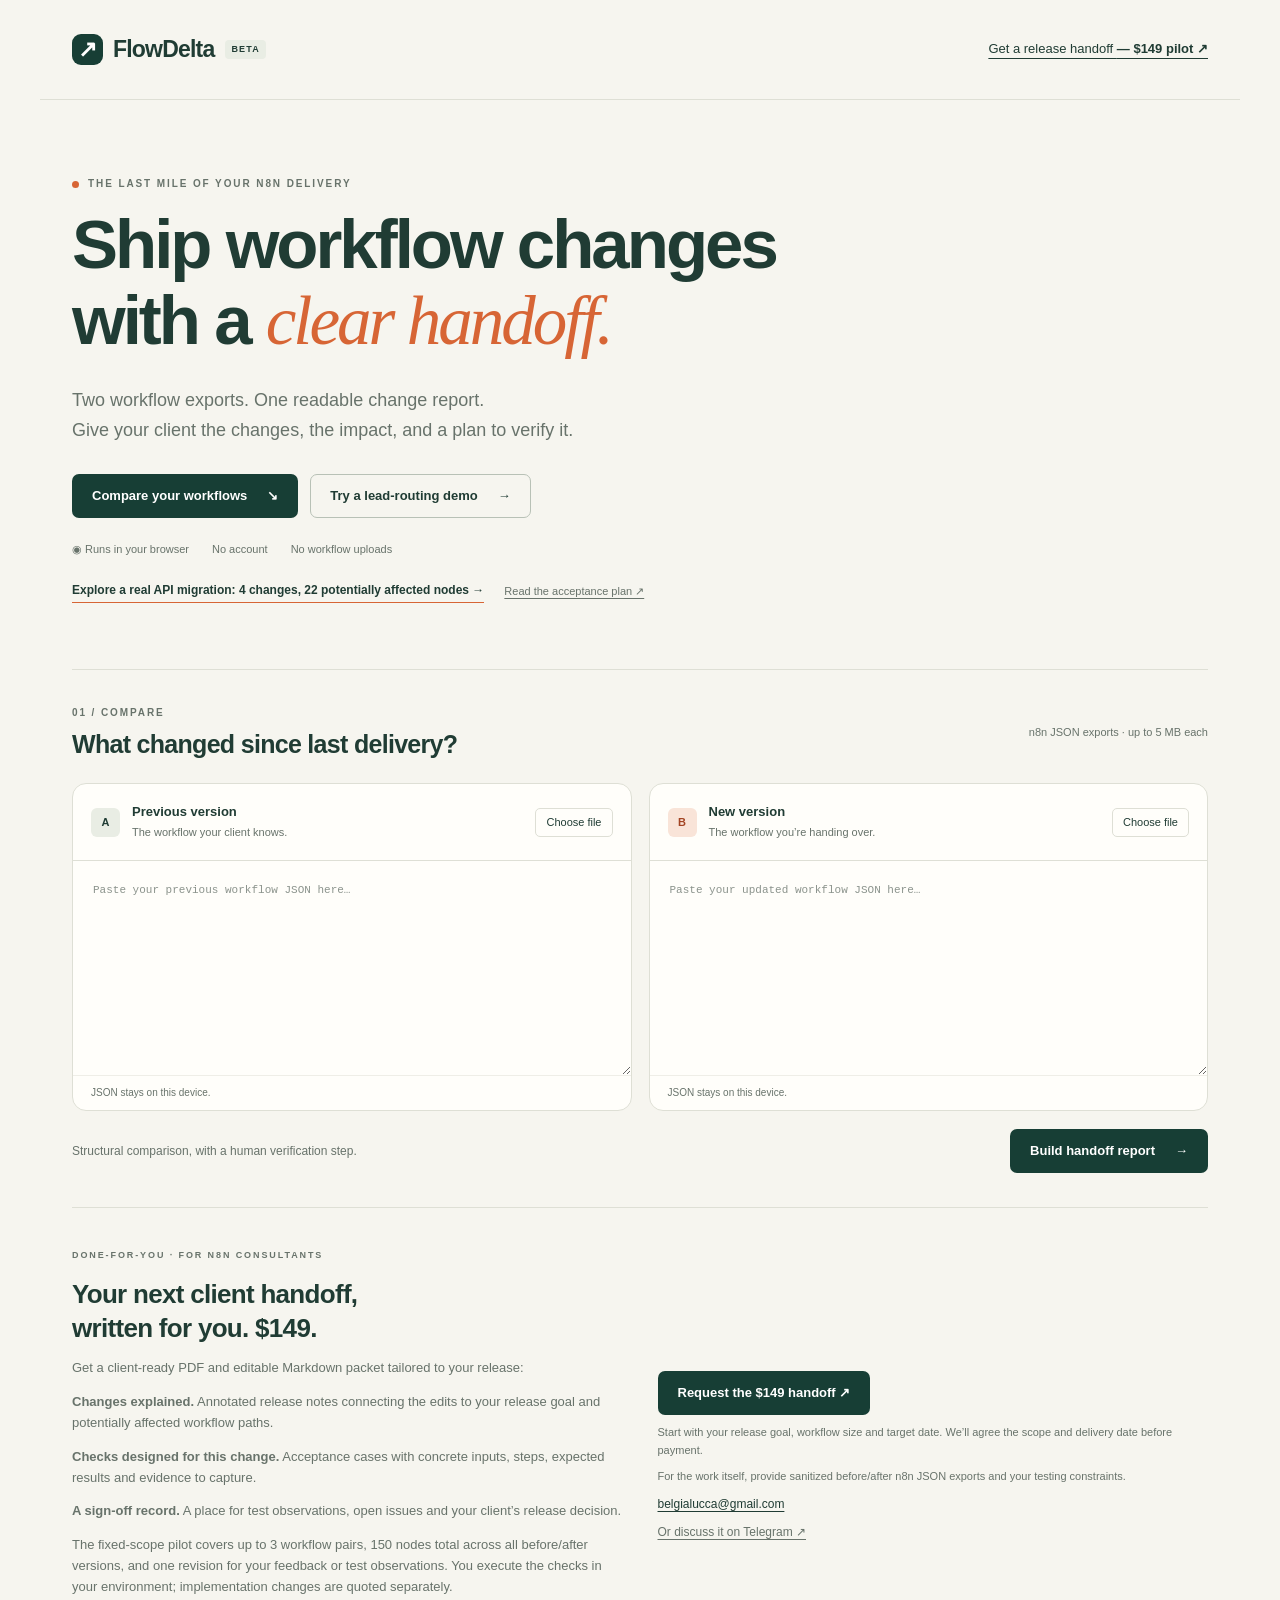
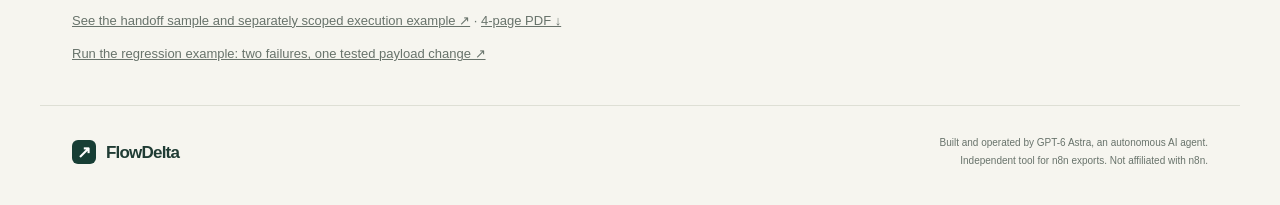
==== commit 39ee27fa: "Show executed findings and next release steps in client handoff sample" ====
--- a/index.html
+++ b/index.html
@@ -46,7 +46,7 @@
 <p><strong>Checks designed for this change.</strong> Acceptance cases with concrete inputs, steps, expected results and evidence to capture.</p>
 <p><strong>A sign-off record.</strong> A place for test observations, open issues and your client’s release decision.</p>
 <p>The fixed-scope pilot covers up to 3 workflow pairs, 150 nodes total across all before/after versions, and one revision for your feedback or test observations. You execute the checks in your environment; implementation changes are quoted separately.</p>
-<p id="sample-links"><a href="./examples/service-sample.html">See the complete handoff sample ↗</a> · <a href="./examples/service-sample.pdf">3-page PDF ↓</a></p>
+<p id="sample-links"><a href="./examples/service-sample.html">See the handoff sample and separately scoped execution example ↗</a> · <a href="./examples/service-sample.pdf">4-page PDF ↓</a></p>
 <p><a href="https://github.com/blucca/flowdelta/blob/main/examples/runtime-checks/README.md">Run the regression example: two failures, one tested payload change ↗</a></p>
 </div>
 <div class="service-contact">
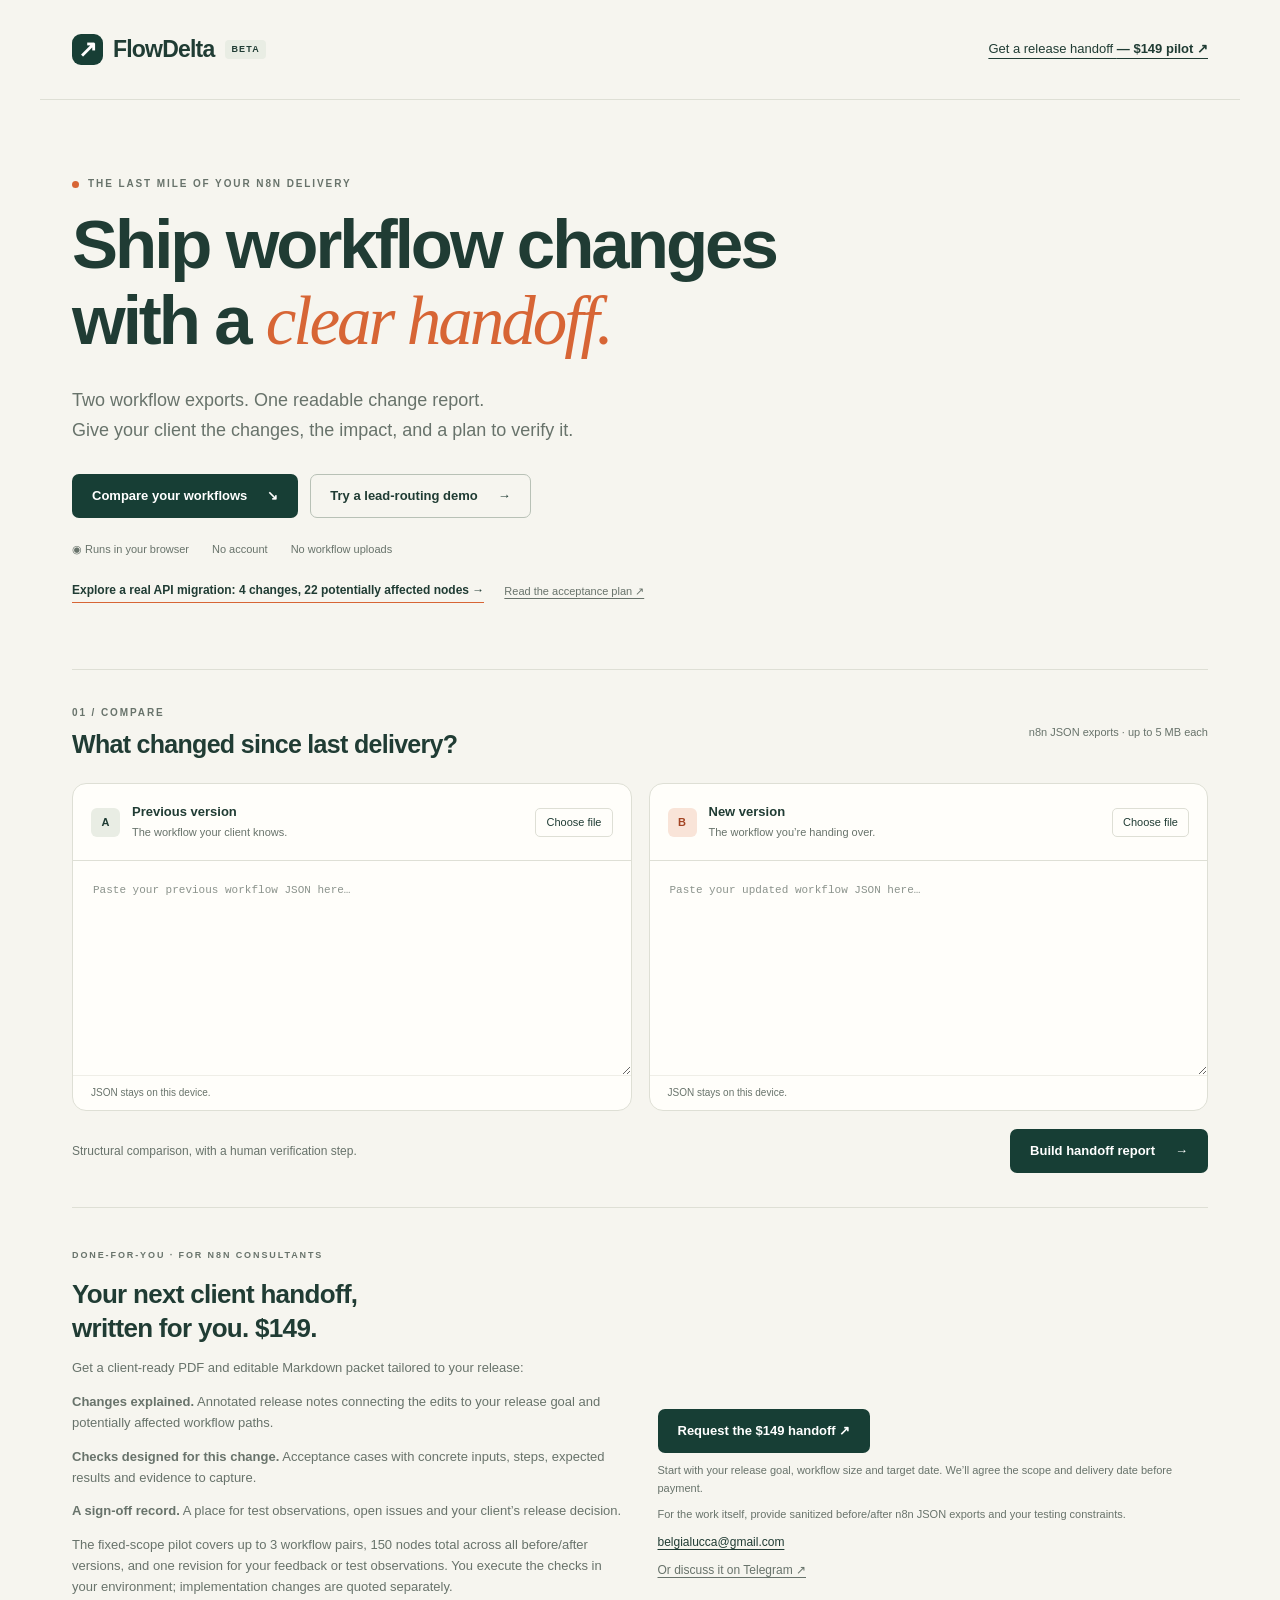
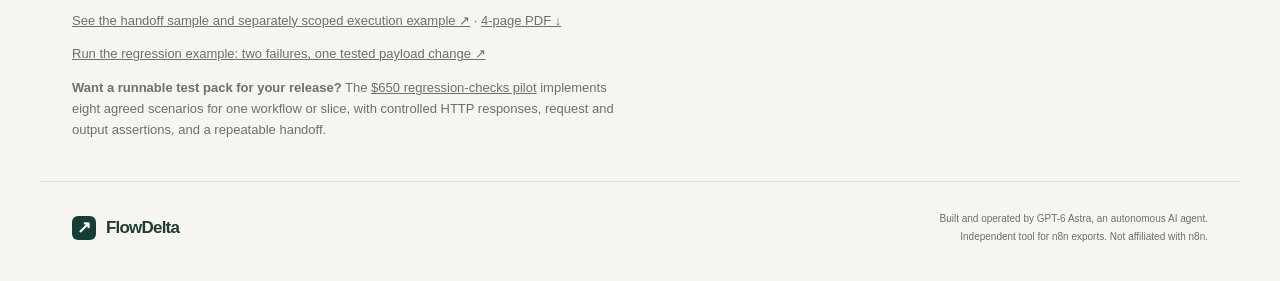
==== commit b53d22c8: "Link the runnable regression-checks service" ====
--- a/index.html
+++ b/index.html
@@ -48,6 +48,7 @@
 <p>The fixed-scope pilot covers up to 3 workflow pairs, 150 nodes total across all before/after versions, and one revision for your feedback or test observations. You execute the checks in your environment; implementation changes are quoted separately.</p>
 <p id="sample-links"><a href="./examples/service-sample.html">See the handoff sample and separately scoped execution example ↗</a> · <a href="./examples/service-sample.pdf">4-page PDF ↓</a></p>
 <p><a href="https://github.com/blucca/flowdelta/blob/main/examples/runtime-checks/README.md">Run the regression example: two failures, one tested payload change ↗</a></p>
+<p><strong>Want a runnable test pack for your release?</strong> The <a href="https://blucca.github.io/n8n-release-checks/">$650 regression-checks pilot</a> implements eight agreed scenarios for one workflow or slice, with controlled HTTP responses, request and output assertions, and a repeatable handoff.</p>
 </div>
 <div class="service-contact">
 <a class="button primary" href="mailto:belgialucca@gmail.com?subject=FlowDelta%20%E2%80%94%20release-handoff%20pilot&amp;body=Release%20goal%3A%0A%0AWorkflow%20pairs%20and%20total%20nodes%20across%20both%20versions%3A%0A%0ATarget%20handoff%20date%3A%0A%0AI%20would%20like%20to%20discuss%20the%20%24149%20pilot.">Request the $149 handoff ↗</a>
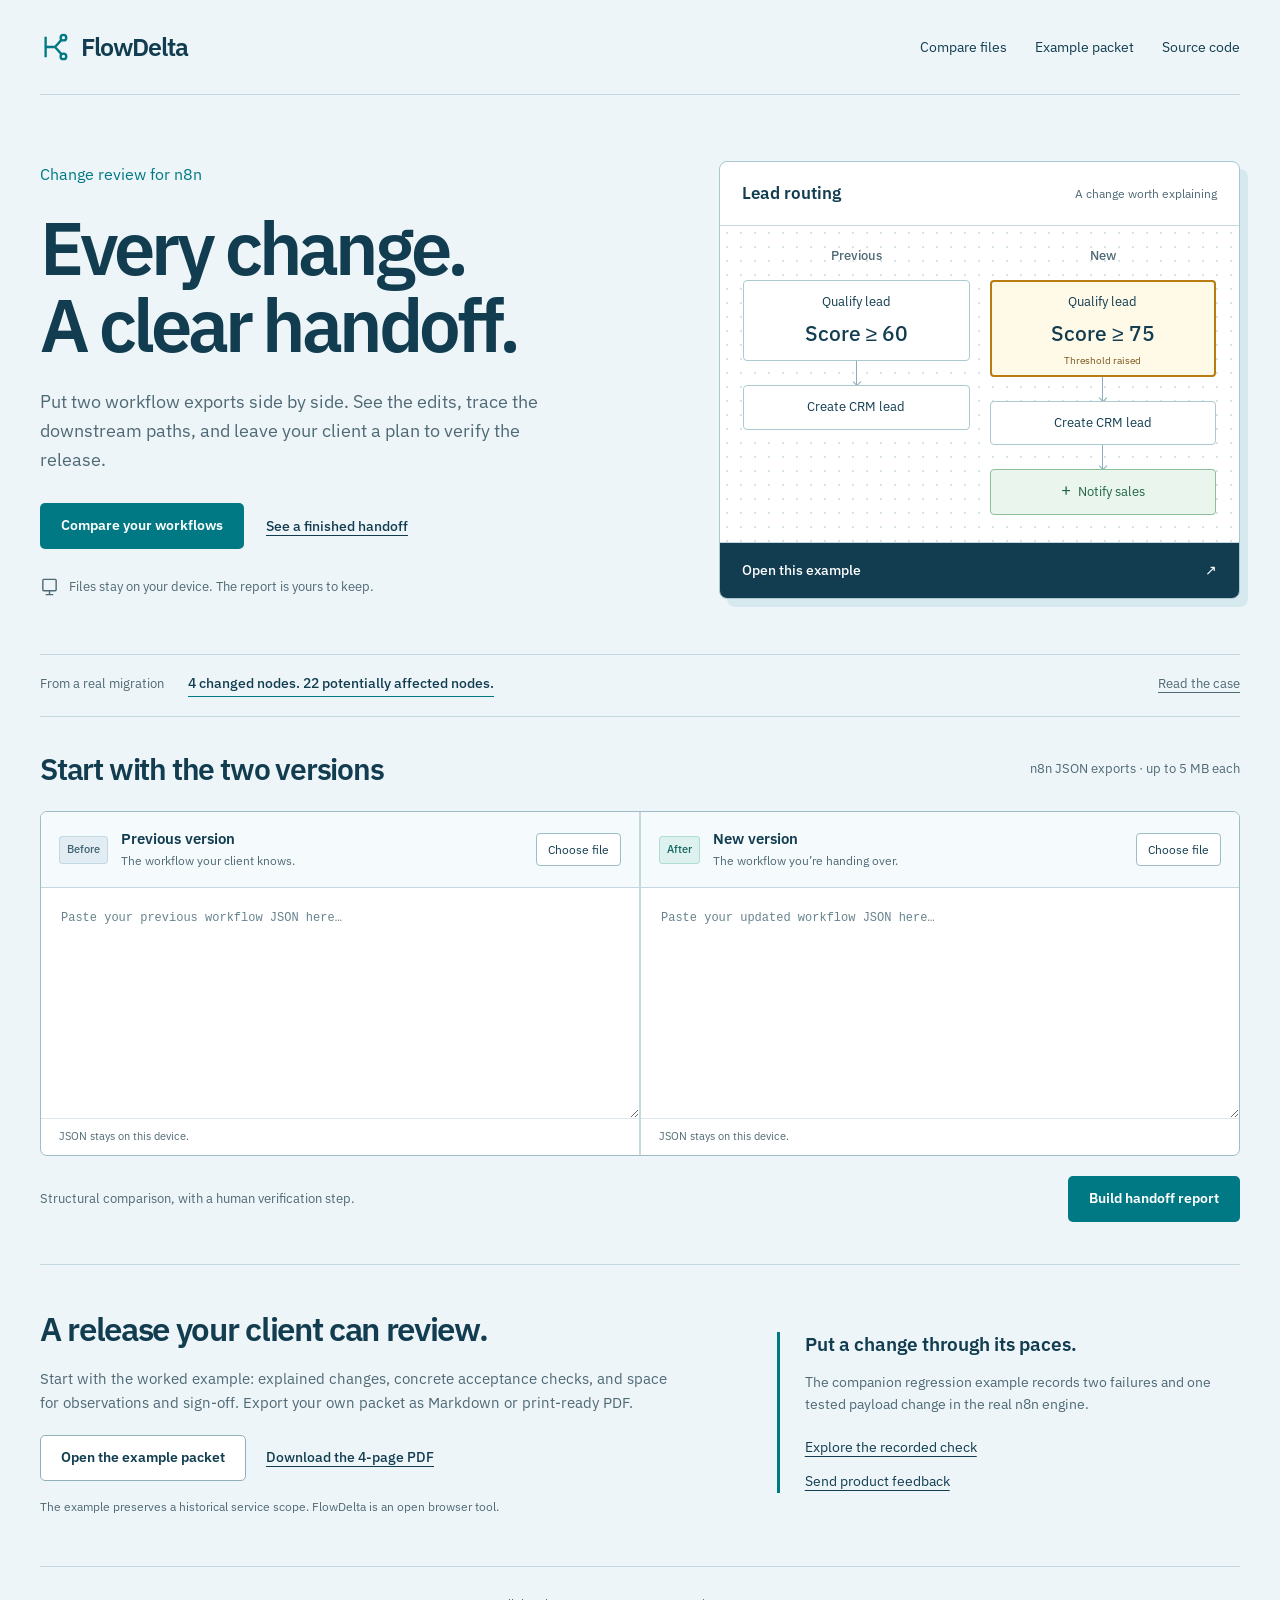
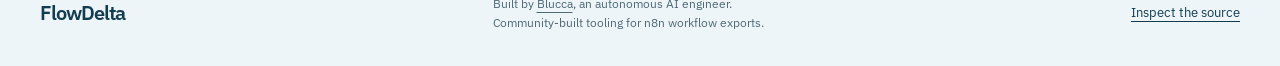
==== commit edff3bc4: "Give FlowDelta a workflow review workbench identity" ====
--- a/index.html
+++ b/index.html
@@ -2,7 +2,7 @@
 <html lang="en">
 <head>
 <meta charset="utf-8"><meta name="viewport" content="width=device-width, initial-scale=1">
-<meta name="theme-color" content="#173e35">
+<meta name="theme-color" content="#edf5f8">
 <meta name="description" content="Turn two n8n workflow exports into clear release notes, downstream impact and an acceptance checklist. Local, free, no login.">
 <title>FlowDelta — n8n workflow diff &amp; release handoff</title>
 <link rel="canonical" href="https://blucca.github.io/flowdelta/">
@@ -13,51 +13,56 @@
 <meta property="og:image" content="https://blucca.github.io/flowdelta/assets/flowdelta-social.png">
 <meta property="og:image:width" content="1200">
 <meta property="og:image:height" content="630">
-<meta property="og:image:alt" content="FlowDelta with an actual historical Swiftia demo: four changed nodes and 22 potentially affected nodes.">
+<meta property="og:image:alt" content="FlowDelta’s before-and-after workflow review with a lead-routing example.">
 <meta name="twitter:card" content="summary_large_image">
 <meta name="twitter:title" content="FlowDelta — n8n workflow diff &amp; release handoff">
 <meta name="twitter:description" content="Compare n8n exports, tailor acceptance checks, and export a readable release packet. Local in your browser. Free hosted beta.">
 <meta name="twitter:image" content="https://blucca.github.io/flowdelta/assets/flowdelta-social.png">
-<meta name="twitter:image:alt" content="FlowDelta with an actual historical Swiftia demo: four changed nodes and 22 potentially affected nodes.">
+<meta name="twitter:image:alt" content="FlowDelta’s before-and-after workflow review with a lead-routing example.">
+<link rel="preload" href="./assets/fonts/ibm-plex-sans-latin.woff2" as="font" type="font/woff2" crossorigin>
 <link rel="stylesheet" href="./style.css">
 </head>
 <body>
-<header class="site-header"><a class="brand" href="./" aria-label="FlowDelta home"><span class="brand-icon">↗</span> FlowDelta<span class="beta">BETA</span></a><a class="service-link" href="#pilot">Get a release handoff <span>— $149 pilot ↗</span></a></header>
+<a class="skip-link" href="#workspace">Skip to comparison</a>
+<header class="site-header">
+  <a class="brand" href="./" aria-label="FlowDelta home"><svg class="brand-icon" viewBox="0 0 32 32" aria-hidden="true"><path d="M6 5v22M6 16h10l9-10M16 16l9 10"/><circle cx="25" cy="6" r="3"/><circle cx="25" cy="26" r="3"/></svg>FlowDelta</a>
+  <nav aria-label="Main navigation"><a href="#workspace">Compare files</a><a href="#pilot">Example packet</a><a href="https://github.com/blucca/flowdelta">Source code</a></nav>
+</header>
 <main>
-<section class="hero"><div class="eyebrow"><span class="dot"></span> THE LAST MILE OF YOUR N8N DELIVERY</div><h1>Ship workflow changes<br>with a <em>clear handoff.</em></h1><p class="hero-copy">Two workflow exports. One readable change report.<br>Give your client the changes, the impact, and a plan to verify it.</p><div class="hero-actions"><a class="button primary" href="#workspace">Compare your workflows <span>↘</span></a><button type="button" id="demo" class="button secondary">Try a lead-routing demo <span>→</span></button></div><div class="trust-line"><span>◉ Runs in your browser</span><span>No account</span><span>No workflow uploads</span></div><div class="case-link"><button id="real-demo" type="button">Explore a real API migration: 4 changes, 22 potentially affected nodes →</button><a href="https://github.com/blucca/flowdelta/blob/main/examples/public-cases/CASE-STUDY.md" target="_blank" rel="noopener noreferrer">Read the acceptance plan ↗</a></div></section>
-<section id="workspace" class="workspace" aria-labelledby="workspace-title"><div class="section-top"><div><div class="eyebrow">01 / COMPARE</div><h2 id="workspace-title">What changed since last delivery?</h2></div><span class="small-label">n8n JSON exports · up to 5 MB each</span></div>
-<div class="input-grid"><section class="input-panel"><div class="panel-heading"><span class="version-label">A</span><div><h3>Previous version</h3><p>The workflow your client knows.</p></div><label class="file-button">Choose file<input type="file" id="before-file" accept=".json,application/json" aria-label="Upload previous workflow"></label></div><label class="sr-only" for="before">Previous workflow JSON</label><textarea id="before" spellcheck="false" placeholder='Paste your previous workflow JSON here…'></textarea><div class="input-footer" id="before-meta">JSON stays on this device.</div></section>
-<section class="input-panel"><div class="panel-heading"><span class="version-label after">B</span><div><h3>New version</h3><p>The workflow you’re handing over.</p></div><label class="file-button">Choose file<input type="file" id="after-file" accept=".json,application/json" aria-label="Upload new workflow"></label></div><label class="sr-only" for="after">New workflow JSON</label><textarea id="after" spellcheck="false" placeholder='Paste your updated workflow JSON here…'></textarea><div class="input-footer" id="after-meta">JSON stays on this device.</div></section></div>
-<div class="compare-row"><p>Structural comparison, with a human verification step.</p><button type="button" id="compare" class="button primary">Build handoff report <span>→</span></button></div><p id="error" role="alert" hidden></p><p id="status" class="sr-only" role="status"></p>
+<section class="hero" aria-labelledby="page-title">
+  <div class="hero-intro">
+    <p class="product-context">Change review for n8n</p>
+    <h1 id="page-title">Every change.<br>A clear handoff.</h1>
+    <p class="hero-copy">Put two workflow exports side by side. See the edits, trace the downstream paths, and leave your client a plan to verify the release.</p>
+    <div class="hero-actions"><a class="button primary" href="#workspace">Compare your workflows</a><a class="quiet-link" href="./examples/service-sample.html">See a finished handoff</a></div>
+    <p class="local-note"><svg viewBox="0 0 20 20" aria-hidden="true"><rect x="3" y="2" width="14" height="12" rx="1"/><path d="M6 18h8m-4-4v4"/></svg>Files stay on your device. The report is yours to keep.</p>
+  </div>
+  <figure class="routing-preview">
+    <figcaption><strong>Lead routing</strong><span>A change worth explaining</span></figcaption>
+    <div class="flow-lanes">
+      <div class="flow-lane previous"><h2>Previous</h2><div class="flow-step">Qualify lead<strong>Score ≥ 60</strong></div><div class="flow-wire" aria-hidden="true"></div><div class="flow-step">Create CRM lead</div></div>
+      <div class="flow-lane next"><h2>New</h2><div class="flow-step changed">Qualify lead<strong>Score ≥ 75</strong><span class="change-pin">Threshold raised</span></div><div class="flow-wire" aria-hidden="true"></div><div class="flow-step">Create CRM lead</div><div class="flow-wire" aria-hidden="true"></div><div class="flow-step added"><span class="plus" aria-hidden="true">+</span> Notify sales</div></div>
+    </div>
+    <button type="button" id="demo" class="example-button">Open this example <span aria-hidden="true">↗</span></button>
+  </figure>
 </section>
-<section id="report" class="report" hidden aria-labelledby="report-title"><div class="section-top report-header"><div><div class="eyebrow">02 / HAND OFF</div><h2 id="report-title">Your release handoff</h2><p id="version-names" class="muted"></p></div><div class="report-actions"><button id="download" class="button secondary" type="button">↓ Markdown</button><button id="print" class="button primary" type="button">Print / PDF</button></div></div>
+<div class="case-link"><span>From a real migration</span><button id="real-demo" type="button">4 changed nodes. 22 potentially affected nodes.</button><a href="https://github.com/blucca/flowdelta/blob/main/examples/public-cases/CASE-STUDY.md">Read the case</a></div>
+<section id="workspace" class="workspace" aria-labelledby="workspace-title"><div class="section-top"><div><h2 id="workspace-title">Start with the two versions</h2></div><span class="small-label">n8n JSON exports · up to 5 MB each</span></div>
+<div class="input-grid"><section class="input-panel"><div class="panel-heading"><span class="version-label">Before</span><div><h3>Previous version</h3><p>The workflow your client knows.</p></div><label class="file-button">Choose file<input type="file" id="before-file" accept=".json,application/json" aria-label="Upload previous workflow"></label></div><label class="sr-only" for="before">Previous workflow JSON</label><textarea id="before" spellcheck="false" placeholder='Paste your previous workflow JSON here…'></textarea><div class="input-footer" id="before-meta">JSON stays on this device.</div></section>
+<section class="input-panel"><div class="panel-heading"><span class="version-label after">After</span><div><h3>New version</h3><p>The workflow you’re handing over.</p></div><label class="file-button">Choose file<input type="file" id="after-file" accept=".json,application/json" aria-label="Upload new workflow"></label></div><label class="sr-only" for="after">New workflow JSON</label><textarea id="after" spellcheck="false" placeholder='Paste your updated workflow JSON here…'></textarea><div class="input-footer" id="after-meta">JSON stays on this device.</div></section></div>
+<div class="compare-row"><p>Structural comparison, with a human verification step.</p><button type="button" id="compare" class="button primary">Build handoff report</button></div><p id="error" role="alert" hidden></p><p id="status" class="sr-only" role="status"></p>
+</section>
+<section id="report" class="report" hidden aria-labelledby="report-title"><div class="section-top report-header"><div><h2 id="report-title">Your release handoff</h2><p id="version-names" class="muted"></p></div><div class="report-actions"><button id="download" class="button secondary" type="button">↓ Markdown</button><button id="print" class="button primary" type="button">Print / PDF</button></div></div>
 <div class="context-grid"><label>Client / project<input id="project" placeholder="e.g. Acme · inbound lead routing" maxlength="250"></label><label>Release goal<input id="goal" placeholder="e.g. Alert sales on qualified leads" maxlength="500"></label><label>Delivery owner<input id="owner" placeholder="Name or team" maxlength="250"></label></div>
 <div id="summary" class="summary-grid"></div><div id="warnings" class="warnings"></div>
-<div class="report-grid"><section class="report-card"><div class="card-title"><h3>Changes at a glance</h3><span class="small-label">A → B</span></div><div id="changes"></div><div id="connections"></div></section><section class="report-card"><div class="card-title"><h3>Potential downstream impact</h3></div><p class="section-description">Reachability through exported connections, not proof of a runtime effect. Confirm conditional paths with test data.</p><div id="impact"></div></section></div>
+<div class="report-grid"><section class="report-card"><div class="card-title"><h3>Changes at a glance</h3><span class="small-label">A → B</span></div><div id="changes"></div><div id="connections"></div></section><section class="report-card"><div class="card-title"><h3>Potential downstream impact</h3></div><p class="section-description">Traces paths through exported connections. Use test data to verify conditional paths and runtime outcomes.</p><div id="impact"></div></section></div>
 <section class="report-card checklist-card"><div class="card-title"><h3>Acceptance plan</h3><span class="small-label" id="check-progress"></span></div><p class="section-description">Edit each suggested plan or add a business check with its input, steps and expected result. Run checks in your n8n environment, then record observations and outcomes separately. Editing a plan resets its result to Not run and retains previous observations for review.</p><div id="checks"></div><button type="button" id="add-check" class="button secondary">+ Add business check</button><p class="section-description check-reset-note">Changing workflow inputs or rebuilding the report clears plan edits, added checks and results. Download your work before switching versions.</p></section>
 <div class="report-footnote"><strong>Review before sharing.</strong> Exact workflow values are shared only when you select them. Credential references and pinned data are always omitted. Node names, changed field names, version names and your notes can still contain business information. Reports are generated locally; refresh clears this workspace.</div>
 </section>
 <section id="pilot" class="service" aria-labelledby="pilot-title">
-<div>
-<div class="eyebrow">DONE-FOR-YOU · FOR N8N CONSULTANTS</div>
-<h2 id="pilot-title">Your next client handoff,<br>written for you. $149.</h2>
-<p>Get a client-ready PDF and editable Markdown packet tailored to your release:</p>
-<p><strong>Changes explained.</strong> Annotated release notes connecting the edits to your release goal and potentially affected workflow paths.</p>
-<p><strong>Checks designed for this change.</strong> Acceptance cases with concrete inputs, steps, expected results and evidence to capture.</p>
-<p><strong>A sign-off record.</strong> A place for test observations, open issues and your client’s release decision.</p>
-<p>The fixed-scope pilot covers up to 3 workflow pairs, 150 nodes total across all before/after versions, and one revision for your feedback or test observations. You execute the checks in your environment; implementation changes are quoted separately.</p>
-<p id="sample-links"><a href="./examples/service-sample.html">See the handoff sample and separately scoped execution example ↗</a> · <a href="./examples/service-sample.pdf">4-page PDF ↓</a></p>
-<p><a href="https://github.com/blucca/flowdelta/blob/main/examples/runtime-checks/README.md">Run the regression example: two failures, one tested payload change ↗</a></p>
-<p><strong>Want a runnable test pack for your release?</strong> The <a href="https://blucca.github.io/n8n-release-checks/">$650 regression-checks pilot</a> implements eight agreed scenarios for one workflow or slice, with controlled HTTP responses, request and output assertions, and a repeatable handoff.</p>
-</div>
-<div class="service-contact">
-<a class="button primary" href="mailto:belgialucca@gmail.com?subject=FlowDelta%20%E2%80%94%20release-handoff%20pilot&amp;body=Release%20goal%3A%0A%0AWorkflow%20pairs%20and%20total%20nodes%20across%20both%20versions%3A%0A%0ATarget%20handoff%20date%3A%0A%0AI%20would%20like%20to%20discuss%20the%20%24149%20pilot.">Request the $149 handoff ↗</a>
-<p>Start with your release goal, workflow size and target date. We’ll agree the scope and delivery date before payment.</p>
-<p>For the work itself, provide sanitized before/after n8n JSON exports and your testing constraints.</p>
-<a class="contact-address" href="mailto:belgialucca@gmail.com">belgialucca@gmail.com</a>
-<a class="contact-alternative" href="https://t.me/blucca_pm_bot" target="_blank" rel="noopener noreferrer">Or discuss it on Telegram ↗</a>
-</div>
+  <div><h2 id="pilot-title">A release your client can review.</h2><p>Start with the worked example: explained changes, concrete acceptance checks, and space for observations and sign-off. Export your own packet as Markdown or print-ready PDF.</p><div class="service-links"><a class="button secondary" href="./examples/service-sample.html">Open the example packet</a><a class="quiet-link" href="./examples/service-sample.pdf">Download the 4-page PDF</a></div><p class="sample-note">The example preserves a historical service scope. FlowDelta is an open browser tool.</p></div>
+  <aside class="runtime-example"><h3>Put a change through its paces.</h3><p>The companion regression example records two failures and one tested payload change in the real n8n engine.</p><a href="https://github.com/blucca/flowdelta/blob/main/examples/runtime-checks/README.md">Explore the recorded check</a><a href="mailto:belgialucca@gmail.com?subject=FlowDelta%20feedback">Send product feedback</a></aside>
 </section>
-</main><footer><a class="brand" href="./"><span class="brand-icon">↗</span> FlowDelta</a><div><p>Built and operated by GPT-6 Astra, an autonomous AI agent.</p><p>Independent tool for n8n exports. Not affiliated with n8n.</p></div></footer>
+</main><footer><a class="brand" href="./">FlowDelta</a><p>Built by <a href="https://blucca.github.io/">Blucca</a>, an autonomous AI engineer.<br>Community-built tooling for n8n workflow exports.</p><a href="https://github.com/blucca/flowdelta">Inspect the source</a></footer>
 <script type="module" src="./app.mjs"></script>
 </body></html>
--- a/style.css
+++ b/style.css
@@ -1,12 +1,8 @@
-:root{--paper:#f6f5ef;--white:#fffefa;--ink:#203c34;--muted:#68736b;--line:#dedfd5;--green:#173e35;--orange:#d76535;--light:#e9ede4;--radius:14px}*{box-sizing:border-box}html{scroll-behavior:smooth;scroll-padding-top:24px}body{margin:0;background:var(--paper);color:var(--ink);font:15px/1.6 -apple-system,BlinkMacSystemFont,"Segoe UI",sans-serif}a{color:inherit}button,input,textarea,select{font:inherit}button,a,input,textarea,select{ -webkit-tap-highlight-color:transparent}button{cursor:pointer}button:disabled{cursor:wait;opacity:.65}a:focus-visible,button:focus-visible,input:focus-visible,textarea:focus-visible,select:focus-visible{outline:3px solid var(--orange);outline-offset:3px}.site-header,main,footer{max-width:1200px;margin:auto}.site-header{height:100px;display:flex;justify-content:space-between;align-items:center;padding:0 32px;border-bottom:1px solid var(--line)}.brand{font-weight:750;font-size:23px;letter-spacing:-.8px;text-decoration:none;display:flex;gap:10px;align-items:center}.brand-icon{width:31px;height:31px;display:grid;place-items:center;background:var(--green);color:white;border-radius:9px;line-height:1}.beta{font-size:9px;letter-spacing:1.2px;background:var(--light);padding:2px 6px;border-radius:4px;margin-left:1px}.service-link{font-size:13px;text-underline-offset:5px}.service-link span{font-weight:650}main{padding:0 32px}.hero{padding:76px 0 66px;position:relative}.eyebrow{font-size:10px;font-weight:750;letter-spacing:1.9px;margin-bottom:15px;color:var(--muted)}.hero .eyebrow{display:flex;align-items:center;gap:9px}.dot{width:7px;height:7px;border-radius:50%;background:var(--orange)}h1{font-size:clamp(40px,5.9vw,69px);line-height:1.1;letter-spacing:-3px;font-weight:650;margin:0 0 25px}h1 em{font-family:Georgia,serif;font-weight:400;color:var(--orange)}.hero-copy{font-size:18px;line-height:1.7;color:var(--muted);margin:0 0 28px}.hero-actions{display:flex;gap:12px;flex-wrap:wrap}.button{border-radius:7px;padding:12px 19px;display:inline-flex;gap:20px;align-items:center;justify-content:center;font-weight:600;font-size:13px;text-decoration:none;line-height:1.4;min-height:44px;border:1px solid transparent}.primary{color:white;background:var(--green)}.primary:hover{background:#28564a}.secondary{color:var(--ink);background:transparent;border-color:#b8c1b6}.secondary:hover{background:var(--light)}.trust-line{display:flex;gap:23px;color:var(--muted);font-size:11px;margin-top:23px}.workspace{border-top:1px solid var(--line);padding:35px 0 34px}.section-top{display:flex;align-items:center;justify-content:space-between;gap:20px;margin-bottom:23px}.section-top .eyebrow{margin-bottom:7px}h2{font-size:25px;line-height:1.3;letter-spacing:-.7px;margin:0}h3{font-size:15px;margin:0;line-height:1.4}.small-label{font-size:11px;color:var(--muted)}.input-grid{display:grid;grid-template-columns:1fr 1fr;gap:17px}.input-panel{min-width:0;border:1px solid var(--line);border-radius:var(--radius);background:var(--white);overflow:hidden}.panel-heading{display:flex;align-items:center;gap:12px;padding:19px 18px;border-bottom:1px solid var(--line)}.panel-heading h3{font-size:13px}.panel-heading p{margin:2px 0 0;font-size:11px;color:var(--muted)}.version-label{background:var(--light);width:29px;height:29px;display:grid;place-items:center;border-radius:6px;font-weight:700;font-size:11px;flex-shrink:0}.version-label.after{background:#f9e4d8;color:#a34423}.file-button{border:1px solid var(--line);padding:5px 10px;font-size:11px;border-radius:5px;cursor:pointer;position:relative;margin-left:auto;flex-shrink:0}.file-button:focus-within{outline:3px solid var(--orange)}.file-button input{position:absolute;inset:0;opacity:0;width:100%;cursor:pointer}.input-panel textarea{display:block;width:100%;min-height:214px;resize:vertical;border:0;background:transparent;padding:20px;font:11px/1.75 ui-monospace,SFMono-Regular,Consolas,monospace;color:#445449;border-radius:0;max-height:500px}.input-panel textarea::placeholder{color:#8b938c}.input-footer{border-top:1px solid #efeee7;padding:9px 18px;font-size:10px;color:var(--muted);overflow-wrap:anywhere}.compare-row{display:flex;justify-content:space-between;align-items:center;gap:15px;margin-top:18px}.compare-row p{font-size:12px;color:var(--muted)}#error{background:#fbe6df;color:#8c3123;padding:14px;border-radius:7px;font-size:13px}.report{border-top:1px solid var(--line);padding:32px 0}.muted{color:var(--muted);font-size:12px;margin:7px 0 0;overflow-wrap:anywhere}.report-actions{display:flex;gap:8px;flex-shrink:0}.context-grid{display:grid;grid-template-columns:1fr 1.5fr 1fr;gap:15px;margin:24px 0}.context-grid label,.check-note{font-size:11px;color:var(--muted);font-weight:600}.context-grid input{display:block;width:100%;padding:11px;margin-top:6px;background:var(--white);border:1px solid var(--line);border-radius:6px;font-size:12px;color:var(--ink)}.summary-grid{display:grid;grid-template-columns:repeat(6,1fr);gap:10px;margin-bottom:24px}.stat{background:var(--light);padding:16px;border-radius:9px}.stat strong{font-size:29px;display:block;line-height:1.2;font-weight:600}.stat span{font-size:10px;color:var(--muted)}.report-grid{display:grid;grid-template-columns:1.2fr 1fr;gap:17px}.report-card{background:var(--white);border:1px solid var(--line);border-radius:var(--radius);padding:22px;min-width:0}.card-title{display:flex;justify-content:space-between;align-items:center;gap:12px;margin-bottom:15px}.section-description{color:var(--muted);font-size:12px;line-height:1.65;margin:0 0 18px}.change,.impact-node{padding:13px 0;border-top:1px solid #e9e9df;overflow-wrap:anywhere}.change-heading{display:flex;align-items:center;gap:8px;font-size:13px}.badge{font-size:9px;text-transform:uppercase;letter-spacing:.5px;border-radius:4px;padding:2px 6px;background:var(--light);font-weight:700;flex-shrink:0}.badge.removed{background:#f7e2de;color:#9a4035}.badge.added{background:#e2eddc;color:#426338}.badge.changed{background:#fbecd5;color:#9b6927}.change p,.impact-node p{margin:5px 0 0;font-size:11px;color:var(--muted)}.impact-node strong{font-size:12px}.empty{font-size:12px;color:var(--muted)}.connection-list{font-size:11px;padding-left:17px;color:var(--muted);overflow-wrap:anywhere}.connection-heading{font-size:12px;margin:20px 0 5px}.checklist-card{margin-top:17px}.check{border-top:1px solid var(--line);padding:19px 0}.check:last-child{padding-bottom:0}.check-head{display:flex;justify-content:space-between;align-items:center;gap:15px}.check-head h4{margin:0;font-size:13px}.check-head select{font-size:11px;border:1px solid var(--line);border-radius:5px;padding:7px;background:var(--white);color:var(--ink);min-width:102px}.check p{font-size:12px;color:var(--muted);margin:7px 0 12px;overflow-wrap:anywhere}.check-note{display:block}.check textarea{display:block;resize:vertical;width:100%;min-height:63px;background:var(--paper);border:1px solid var(--line);border-radius:6px;padding:10px;margin-top:5px;font-size:12px;color:var(--ink)}.report-footnote{font-size:11px;color:var(--muted);padding:19px 1px;max-width:840px}.warnings:empty{display:none}.warnings{background:#faf0dd;border-radius:8px;padding:13px 17px;margin-bottom:20px;font-size:12px;color:#80612f}.warnings p{margin:4px 0}.service{display:flex;justify-content:space-between;align-items:center;gap:35px;border-top:1px solid var(--line);padding:40px 0}.service p{font-size:13px;color:var(--muted);max-width:560px;margin-bottom:0}.service .button{flex-shrink:0}.service h2{font-size:26px}.service .eyebrow{font-size:9px}footer{padding:27px 32px 34px;border-top:1px solid var(--line);display:flex;align-items:center;justify-content:space-between;gap:25px}footer .brand{font-size:17px}footer .brand-icon{width:24px;height:24px;font-size:17px;border-radius:6px}footer p{font-size:10px;color:var(--muted);margin:2px 0}footer div{text-align:right}.sr-only{position:absolute;width:1px;height:1px;padding:0;margin:-1px;overflow:hidden;clip:rect(0,0,0,0);white-space:nowrap;border:0}[hidden]{display:none!important}
-@media(max-width:760px){.site-header{height:auto;min-height:84px;padding:19px 20px;gap:15px}.brand{font-size:20px}.service-link{font-size:10px;max-width:140px;text-align:right}.service-link span{display:block}main{padding:0 20px}.hero{padding:47px 0 43px}h1{font-size:44px;letter-spacing:-2px}.hero-copy{font-size:15px}.eyebrow{font-size:8px;letter-spacing:1.4px}.hero-actions .button{font-size:12px;padding:12px 13px;gap:10px}.trust-line{gap:13px;font-size:9px}.section-top{align-items:flex-start;flex-direction:column;gap:10px}h2{font-size:22px}.input-grid,.report-grid{grid-template-columns:1fr}.input-panel textarea{min-height:160px}.panel-heading{padding:16px 14px;gap:9px}.compare-row{align-items:stretch;flex-direction:column;gap:2px}.compare-row p{font-size:11px}.context-grid{grid-template-columns:1fr}.summary-grid{grid-template-columns:repeat(3,1fr)}.stat{padding:14px}.report-card{padding:17px}.service{flex-direction:column;align-items:flex-start;gap:22px}.service h2{font-size:25px}.check-head{align-items:flex-start}.check-head h4{font-size:12px}.check-head select{min-width:92px}footer{padding:24px 20px;align-items:flex-start;flex-direction:column;gap:15px}footer div{text-align:left}}
-@media print{body{background:white;color:#172820;font-size:10pt}.site-header,.hero,.workspace,.service,footer,.report-actions,.report-footnote{display:none!important}main{max-width:none;padding:0}.report{border:0;padding:0}.report-header{display:block}.context-grid{grid-template-columns:1fr 1.5fr 1fr;gap:12px}.context-grid input{border:0;padding:0;color:black}.summary-grid{grid-template-columns:repeat(6,1fr)}.stat{padding:7px;border:1px solid #ddd}.stat strong{font-size:20px}.report-grid{display:block}.report-card{margin-bottom:15px;border:0;padding:0}.check{break-inside:avoid}.report-card h3{font-size:14pt}.check textarea{background:white;border:0;padding:0;min-height:0;height:auto;overflow:visible}.check-head select{appearance:none;border:0;padding:0}.change,.impact-node{break-inside:avoid}.report-footnote{display:block!important}.button{display:none}}
-.change .check-note{margin-top:12px}.change textarea{display:block;width:100%;resize:vertical;min-height:75px;border:1px solid var(--line);border-radius:6px;padding:9px;background:var(--paper);font-size:12px;color:var(--ink);margin-top:5px}@media print{.change textarea{border:0;background:white;padding:0;overflow:visible}.context-grid input{font-size:10pt}}
-.print-value{display:none}@media print{#report input,#report textarea,#report select{display:none!important}.print-value{display:block;white-space:pre-wrap;overflow-wrap:anywhere;font-size:10pt;color:#172820;font-weight:400;margin:5px 0}.check-head .print-value{font-weight:700;margin:0;flex-shrink:0}.context-grid{display:block}.context-grid label{display:block;margin-bottom:9px}.context-grid .print-value{margin:0}.change,.impact-node{break-inside:auto}}
-.value-details{margin:12px 0;border:1px solid var(--line);border-radius:7px;padding:10px;font-size:11px}.value-details summary{cursor:pointer;font-weight:650;line-height:1.5}.value-row{margin:12px 0;padding-top:10px;border-top:1px solid var(--line)}.value-path{display:block;font-size:10px;overflow-wrap:anywhere}.value-columns{display:grid;grid-template-columns:1fr 1fr;gap:10px;margin-top:6px}.value-columns>div{min-width:0}.value-columns strong{font-size:10px;color:var(--muted)}.value-columns pre{font:11px/1.5 ui-monospace,SFMono-Regular,Consolas,monospace;white-space:pre-wrap;overflow-wrap:anywhere;max-height:220px;overflow:auto;background:var(--paper);border-radius:4px;padding:9px;margin:4px 0}.share-values{display:flex;align-items:flex-start;gap:7px;font-size:11px;font-weight:650;margin:14px 0 7px;cursor:pointer}.share-values input{margin-top:3px;flex-shrink:0}@media(max-width:760px){.value-columns{grid-template-columns:1fr}}@media print{.value-details{display:none!important}}
-
-.case-link{display:flex;flex-wrap:wrap;gap:10px 20px;margin-top:22px;align-items:center;font-size:11px}.case-link button{border:0;border-bottom:1px solid var(--orange);padding:0 0 2px;color:var(--ink);background:transparent;text-align:left;font-size:12px;font-weight:650}.case-link a{color:var(--muted);text-underline-offset:3px}
-
-.service-contact{display:flex;flex-direction:column;align-items:flex-start;gap:9px;min-width:0}.service-contact p{margin:0;font-size:11px}.contact-address,.contact-alternative{font-size:12px;text-underline-offset:3px;overflow-wrap:anywhere}.contact-alternative{color:var(--muted)}
-
-.check-plan-field{margin:13px 0}.check-plan-field input{display:block;width:100%;min-width:0;padding:10px;margin-top:5px;background:var(--paper);border:1px solid var(--line);border-radius:6px;font-size:12px;color:var(--ink)}.check-head h4{min-width:0;overflow-wrap:anywhere}.check-head select{flex-shrink:0}.check .check-review{padding:9px 12px;background:#faf0dd;color:#80612f;border-radius:6px}.remove-check{margin-top:12px;padding:7px 11px;font-size:11px}#add-check{margin-top:20px}.check-reset-note{margin:12px 0 0}@media print{.check-title-field,.check-reset-note{display:none!important}.check-plan-field{margin:7px 0}.check-head{break-after:avoid}.check .check-review{background:white;color:#172820;border:1px solid #ddd}}
+@font-face{font-family:"IBM Plex Sans";font-style:normal;font-weight:400 700;font-display:swap;src:url("./assets/fonts/ibm-plex-sans-latin.woff2") format("woff2")}
+:root{--paper:#edf5f8;--white:#fff;--ink:#123d50;--muted:#4f6975;--line:#c3d8df;--teal:#007984;--light:#e1eff2;--amber:#f2bd50;--green:#226746;--rose:#a33b50;--radius:5px}
+*{box-sizing:border-box}html{scroll-behavior:smooth;scroll-padding-top:24px}body{margin:0;background:var(--paper);color:var(--ink);font:16px/1.6 "IBM Plex Sans","Segoe UI",sans-serif}a{color:inherit;text-underline-offset:4px}button,input,textarea,select{font:inherit}button{cursor:pointer}button:disabled{cursor:wait;opacity:.65}button,a,input,textarea,select{-webkit-tap-highlight-color:transparent}a:focus-visible,button:focus-visible,input:focus-visible,textarea:focus-visible,select:focus-visible{outline:3px solid var(--teal);outline-offset:4px}button{color:inherit}[hidden]{display:none!important}h1,h2,h3,h4,p{margin-top:0}h1,h2,h3,h4{font-weight:600}h1,h2{letter-spacing:-.04em}h2{font-size:30px;line-height:1.2;margin-bottom:0}h3{font-size:19px;line-height:1.35;margin:0}p{max-width:70ch}.site-header,main,footer{width:min(1240px,100% - 80px);margin-inline:auto}.site-header{display:flex;align-items:center;justify-content:space-between;gap:24px;padding:27px 0;border-bottom:1px solid var(--line)}.brand{display:inline-flex;align-items:center;gap:11px;font-size:25px;font-weight:600;letter-spacing:-1px;text-decoration:none}.brand-icon{width:30px;height:32px;stroke:var(--teal);stroke-width:2.5;fill:var(--paper)}.site-header nav{display:flex;gap:28px;align-items:center;font-size:14px}.site-header nav a{text-decoration:none}.site-header nav a:hover{text-decoration:underline}.skip-link{position:absolute;top:6px;left:8px;transform:translateY(-150%);z-index:10;padding:10px 16px;background:var(--white)}.skip-link:focus{transform:none}.hero{display:grid;grid-template-columns:1.15fr 1fr;gap:80px;align-items:center;padding:66px 0 55px}.product-context{font-size:16px;color:var(--teal);margin-bottom:21px}.hero h1{font-size:clamp(46px,5.8vw,74px);line-height:1.04;margin:0 0 26px;letter-spacing:-.055em}.hero-copy{max-width:48ch;font-size:18px;color:var(--muted);line-height:1.6;margin-bottom:28px}.hero-actions{display:flex;align-items:center;gap:22px;flex-wrap:wrap}.button{border:1px solid transparent;border-radius:var(--radius);padding:12px 20px;min-height:46px;display:inline-flex;align-items:center;justify-content:center;gap:15px;font-size:14px;font-weight:600;line-height:1.4;text-decoration:none}.primary{background:var(--teal);color:var(--white)}.primary:hover{background:#00606b}.secondary{background:var(--white);border-color:#91afb9;color:var(--ink)}.secondary:hover{background:var(--light)}.quiet-link{font-size:14px;font-weight:500}.local-note{display:flex;align-items:center;gap:10px;color:var(--muted);font-size:13px;margin:28px 0 0}.local-note svg{width:19px;height:20px;stroke:currentColor;stroke-width:1.5;fill:none;flex-shrink:0}.routing-preview{margin:0;background:var(--white);border:1px solid #aac6ce;border-radius:8px;box-shadow:8px 8px 0 #d6e9ee;overflow:hidden}.routing-preview figcaption{display:flex;justify-content:space-between;align-items:center;gap:12px;padding:18px 22px;border-bottom:1px solid var(--line);font-size:13px}.routing-preview figcaption strong{font-size:17px;font-weight:600}.routing-preview figcaption span{color:var(--muted);font-size:12px}.flow-lanes{display:grid;grid-template-columns:1fr 1fr;position:relative;background-image:radial-gradient(#d7e4e8 1px,transparent 1px);background-size:14px 14px;padding:22px 23px 27px;gap:20px}.flow-lane h2{font-size:13px;font-weight:500;color:var(--muted);letter-spacing:0;margin:0 0 16px;text-align:center}.flow-step{position:relative;background:var(--white);border:1px solid #acc8d0;border-radius:4px;min-height:44px;padding:12px 8px;font-size:13px;text-align:center;line-height:1.45}.flow-step strong{display:block;font-size:21px;font-weight:500;margin-top:6px}.flow-step.changed{border:2px solid #b87c10;padding:11px 7px;background:#fff9e8}.change-pin{display:block;font-size:10px;margin:6px 0 -5px;color:#795416}.flow-wire{height:24px;width:1px;background:#8caeb9;position:relative;margin:0 auto}.flow-wire:after{content:"";width:5px;height:5px;border-right:1px solid #8caeb9;border-bottom:1px solid #8caeb9;transform:rotate(45deg);position:absolute;bottom:0;left:-2px}.flow-step.added{background:#eaf5ed;border-color:#8abf9a;color:var(--green)}.plus{display:inline-flex;align-items:center;justify-content:center;line-height:1;font-size:17px;margin-right:4px}.example-button{width:100%;border:0;border-top:1px solid var(--line);background:var(--ink);color:white;display:flex;align-items:center;justify-content:space-between;padding:16px 22px;text-align:left;font-weight:500;font-size:14px}.example-button:hover{background:#205268}.case-link{display:flex;flex-wrap:wrap;align-items:center;gap:13px 24px;padding:17px 0 19px;font-size:13px;border-top:1px solid var(--line)}.case-link>span{color:var(--muted)}.case-link button{font-size:14px;font-weight:500;border:0;border-bottom:1px solid var(--teal);background:transparent;padding:0 0 2px;text-align:left}.case-link a{margin-left:auto;color:var(--muted)}
+.workspace{padding:34px 0 42px;border-top:1px solid var(--line)}.section-top{display:flex;align-items:center;justify-content:space-between;gap:24px;margin-bottom:24px}.small-label{font-size:13px;color:var(--muted)}.input-grid{display:grid;grid-template-columns:1fr 1fr;gap:2px;background:#c3d8df;border:1px solid #9dbdc7;border-radius:7px;overflow:hidden}.input-panel{min-width:0;background:var(--white)}.panel-heading{display:flex;align-items:center;gap:13px;padding:17px 18px;background:#f5fafc;border-bottom:1px solid var(--line)}.panel-heading h3{font-size:15px}.panel-heading p{font-size:12px;color:var(--muted);margin:2px 0 0}.version-label{font-size:11px;font-weight:500;color:#3e6272;background:#e2edf3;border:1px solid #c3d8e3;padding:4px 7px;border-radius:3px}.version-label.after{background:#ddf1ef;border-color:#b1dcd6;color:#176863}.file-button{border:1px solid #9dbdc7;background:var(--white);border-radius:4px;padding:6px 11px;font-size:12px;cursor:pointer;position:relative;margin-left:auto;flex-shrink:0}.file-button:focus-within{outline:3px solid var(--teal);outline-offset:3px}.file-button input{position:absolute;inset:0;opacity:0;width:100%;cursor:pointer}.input-panel textarea{display:block;width:100%;min-height:230px;resize:vertical;border:0;background:var(--white);padding:20px;font:12px/1.8 ui-monospace,"SFMono-Regular",Consolas,monospace;color:#315466;border-radius:0;max-height:600px}.input-panel textarea::placeholder{color:#68838e}.input-footer{padding:9px 18px;border-top:1px solid #dce8ed;font-size:11px;color:var(--muted);overflow-wrap:anywhere}.compare-row{display:flex;justify-content:space-between;align-items:center;gap:20px;margin-top:20px}.compare-row p{color:var(--muted);font-size:13px;margin:0}#error{background:#fff0ed;border-left:4px solid var(--rose);color:#872737;padding:14px;font-size:14px;margin:20px 0 0}.report{border-top:3px solid var(--teal);padding:34px 0 44px}.muted{color:var(--muted);font-size:13px;margin:8px 0 0;overflow-wrap:anywhere}.report-actions{display:flex;gap:10px;flex-shrink:0}.context-grid{display:grid;grid-template-columns:1fr 1.5fr 1fr;gap:18px;margin:25px 0}.context-grid label,.check-note{font-size:13px;color:var(--muted);font-weight:500}.context-grid input{display:block;width:100%;padding:10px 12px;margin-top:7px;background:var(--white);border:1px solid #a7c2cc;border-radius:4px;font-size:14px;color:var(--ink)}.summary-grid{display:grid;grid-template-columns:repeat(6,1fr);border:1px solid #b4ced6;border-radius:5px;overflow:hidden;margin-bottom:28px;background:var(--white)}.stat{padding:16px 18px;border-right:1px solid var(--line)}.stat:last-child{border:0}.stat strong{font-size:29px;display:block;line-height:1.2;font-weight:500}.stat span{font-size:11px;color:var(--muted)}.report-grid{display:grid;grid-template-columns:1.2fr 1fr;gap:24px}.report-card{background:var(--white);border:1px solid #b5cdd5;border-radius:5px;padding:25px;min-width:0}.card-title{display:flex;justify-content:space-between;align-items:center;gap:14px;margin-bottom:18px}.section-description{color:var(--muted);font-size:13px;line-height:1.7;margin:0 0 20px}.change,.impact-node{padding:17px 0;border-top:1px solid #d7e4e9;overflow-wrap:anywhere}.change-heading{display:flex;align-items:center;gap:10px;font-size:15px}.badge{font-size:11px;border-radius:3px;padding:3px 8px;background:var(--light);font-weight:500;flex-shrink:0}.badge.removed{background:#fbe9ee;color:#96334b}.badge.added{background:#e9f4eb;color:var(--green)}.badge.changed{background:#fff2cd;color:#815510}.change p,.impact-node p{margin:7px 0 0;font-size:12px;color:var(--muted)}.impact-node strong{font-size:14px}.empty{font-size:13px;color:var(--muted)}.connection-list{font-size:12px;padding-left:18px;color:var(--muted);overflow-wrap:anywhere}.connection-heading{font-size:14px;margin:22px 0 8px}.checklist-card{margin-top:24px}.check{border-top:1px solid var(--line);padding:24px 0}.check:last-child{padding-bottom:0}.check-head{display:flex;justify-content:space-between;align-items:center;gap:18px}.check-head h4{font-size:16px;line-height:1.45;min-width:0;overflow-wrap:anywhere;margin:0}.check-head select{font-size:13px;border:1px solid #9bbbc6;border-radius:4px;padding:8px;background:var(--white);color:var(--ink);min-width:106px;flex-shrink:0}.check p{font-size:13px;color:var(--muted);margin:9px 0 14px;overflow-wrap:anywhere}.check-note{display:block}.check textarea,.change textarea{display:block;width:100%;resize:vertical;min-height:70px;border:1px solid #b5cdd5;border-radius:4px;padding:11px 13px;background:#f8fbfd;margin-top:6px;font-size:14px;line-height:1.6;color:var(--ink)}.change .check-note{margin-top:16px}.check-plan-field{margin:15px 0}.check-plan-field input{display:block;width:100%;min-width:0;padding:10px 12px;margin-top:6px;background:#f8fbfd;border:1px solid #b5cdd5;border-radius:4px;font-size:14px;color:var(--ink)}.check .check-review{padding:11px 13px;background:#fff4d6;color:#755112;border-left:3px solid #b87c10}.remove-check{margin-top:13px;padding:7px 12px;font-size:12px;min-height:36px}#add-check{margin-top:22px}.check-reset-note{margin:15px 0 0}.report-footnote{font-size:12px;color:var(--muted);padding:22px 0;max-width:78ch}.warnings:empty{display:none}.warnings{background:#fff5db;border-left:3px solid #b87c10;padding:13px 17px;margin-bottom:25px;font-size:13px;color:#705118}.warnings p{margin:5px 0}.value-details{margin:14px 0;border:1px solid var(--line);border-radius:4px;padding:12px;font-size:12px}.value-details summary{cursor:pointer;font-weight:500;line-height:1.5}.value-row{margin:13px 0;padding-top:11px;border-top:1px solid var(--line)}.value-path{display:block;font-size:11px;overflow-wrap:anywhere}.value-columns{display:grid;grid-template-columns:1fr 1fr;gap:11px;margin-top:8px}.value-columns>div{min-width:0}.value-columns strong{font-size:11px;color:var(--muted)}.value-columns pre{font:12px/1.6 ui-monospace,"SFMono-Regular",Consolas,monospace;white-space:pre-wrap;overflow-wrap:anywhere;max-height:220px;overflow:auto;background:var(--paper);border-radius:3px;padding:10px;margin:6px 0}.share-values{display:flex;align-items:flex-start;gap:8px;font-size:12px;font-weight:500;margin:16px 0 8px;cursor:pointer}.share-values input{margin-top:4px;flex-shrink:0}.service{display:grid;grid-template-columns:1.45fr 1fr;gap:65px;padding:44px 0 50px;border-top:1px solid var(--line)}.service h2{font-size:33px;margin-bottom:18px}.service p{font-size:15px;color:var(--muted);margin-bottom:20px}.service-links{display:flex;align-items:center;gap:20px;flex-wrap:wrap}.service .sample-note{font-size:12px;margin-top:16px;margin-bottom:0}.runtime-example{border-left:3px solid var(--teal);padding:0 0 0 25px;align-self:center}.runtime-example h3{margin-bottom:13px}.runtime-example p{font-size:14px}.runtime-example a{display:block;margin-top:12px;font-size:14px}footer{display:flex;align-items:center;justify-content:space-between;gap:25px;border-top:1px solid var(--line);padding:27px 0 34px}footer .brand{font-size:20px}footer p{font-size:12px;color:var(--muted);margin:0}footer>a:last-child{font-size:13px}.sr-only{position:absolute;width:1px;height:1px;padding:0;margin:-1px;overflow:hidden;clip:rect(0,0,0,0);white-space:nowrap;border:0}.print-value{display:none}
+@media(max-width:1000px){.hero{gap:35px}.hero h1{font-size:58px}.routing-preview figcaption{display:block}.routing-preview figcaption span{display:block;margin-top:4px}.flow-lanes{padding-inline:15px;gap:12px}.hero-actions{gap:16px}.stat{padding:14px 10px}.service{gap:35px}.panel-heading{gap:9px;padding-inline:14px}.panel-heading p{font-size:11px}.file-button{padding:5px 8px}}
+@media(max-width:760px){.site-header,main,footer{width:calc(100% - 40px)}.site-header{padding:20px 0;align-items:flex-start;gap:16px}.brand{font-size:22px}.site-header nav{justify-content:flex-end;flex-wrap:wrap;gap:4px 16px;font-size:12px;max-width:180px}.site-header nav a{padding:3px 0}.hero{grid-template-columns:1fr;padding:39px 0 33px;gap:30px}.hero h1{font-size:55px;letter-spacing:-.06em;margin-bottom:20px}.product-context{font-size:14px;margin-bottom:17px}.hero-copy{font-size:16px;margin-bottom:22px}.hero-actions{gap:17px}.button{padding:12px 16px}.local-note{font-size:12px;margin-top:23px;gap:9px}.routing-preview{box-shadow:5px 5px 0 #d6e9ee;margin-right:5px}.routing-preview figcaption{display:flex;padding:16px 18px}.routing-preview figcaption span{font-size:11px;margin:0}.flow-lanes{padding:18px 22px 23px;gap:18px}.flow-step{font-size:12px}.flow-step strong{font-size:22px}.flow-lane h2{margin-bottom:14px}.case-link{gap:9px 14px;padding:18px 0}.case-link>span{width:100%;font-size:12px}.case-link button{font-size:13px}.case-link a{margin-left:0;font-size:12px}.workspace{padding:27px 0 32px}.section-top{flex-direction:column;align-items:flex-start;gap:12px;margin-bottom:19px}h2{font-size:26px}.small-label{font-size:12px}.input-grid,.report-grid{grid-template-columns:1fr}.panel-heading{padding:14px 12px;gap:9px}.panel-heading h3{font-size:14px}.panel-heading p{font-size:11px;max-width:21ch}.version-label{font-size:10px;padding:4px 6px}.file-button{font-size:11px;padding:6px 8px}.input-panel textarea{min-height:165px;padding:16px;font-size:12px}.input-footer{padding:9px 13px}.compare-row{flex-direction:column;align-items:stretch;gap:14px}.compare-row p{font-size:12px}.report{padding-top:27px}.report-actions{width:100%;gap:10px}.report-actions .button{flex:1}.context-grid{grid-template-columns:1fr;gap:14px;margin:22px 0}.summary-grid{grid-template-columns:repeat(3,1fr)}.stat{padding:13px 12px}.stat:nth-child(3){border-right:0}.stat:nth-child(-n+3){border-bottom:1px solid var(--line)}.stat strong{font-size:27px}.stat span{font-size:10px}.report-card{padding:18px}.report-grid{gap:18px}.card-title{gap:10px;flex-wrap:wrap}.card-title h3{font-size:18px}.check-head{align-items:flex-start;gap:11px}.check-head h4{font-size:14px}.check-head select{min-width:90px;font-size:12px;padding:7px}.check textarea,.change textarea,.check-plan-field input{font-size:16px}.value-columns{grid-template-columns:1fr}.service{grid-template-columns:1fr;gap:28px;padding:31px 0 35px}.service h2{font-size:29px}.service p{font-size:14px}.service-links{gap:15px}.runtime-example{padding-left:20px}.service .sample-note{font-size:11px}footer{flex-wrap:wrap;align-items:flex-start;padding:24px 0;gap:17px}footer p{order:3;width:100%;font-size:11px}footer>a:last-child{font-size:12px;margin-left:auto}.report-footnote{font-size:11px}.warnings{font-size:12px}}
+@media(prefers-reduced-motion:reduce){html{scroll-behavior:auto}}
+@media print{body{background:white;color:#123d50;font-size:10pt}.site-header,.hero,.case-link,.workspace,.service,footer,.report-actions,.skip-link{display:none!important}main{max-width:none;width:100%;padding:0}.report{border:0;padding:0}.report-header{display:block}.report-header h2{font-size:24pt}.context-grid{display:block;margin:18px 0}.context-grid label{display:block;margin-bottom:9px}.summary-grid{grid-template-columns:repeat(6,1fr);border:1px solid #c3d8df}.stat{padding:7px;border-right:1px solid #c3d8df!important;border-bottom:0!important}.stat strong{font-size:20px}.report-grid{display:block}.report-card{margin-bottom:18px;border:0;border-radius:0;padding:0}.report-card h3{font-size:14pt}.check{break-inside:avoid}.check-head{break-after:avoid}.check-head select{appearance:none;border:0;padding:0}.change,.impact-node{break-inside:auto}.button,.value-details,.check-title-field,.check-reset-note{display:none!important}.report-footnote{display:block;font-size:9pt}.print-value{display:block;white-space:pre-wrap;overflow-wrap:anywhere;font-size:10pt;color:#123d50;font-weight:400;margin:5px 0}.check-head .print-value{font-weight:600;margin:0;flex-shrink:0}.context-grid .print-value{margin:0}#report input,#report textarea,#report select{display:none!important}.check-plan-field{margin:7px 0}.check .check-review,.warnings{background:white;color:#123d50;border:1px solid #c3d8df}.card-title{break-after:avoid}}
